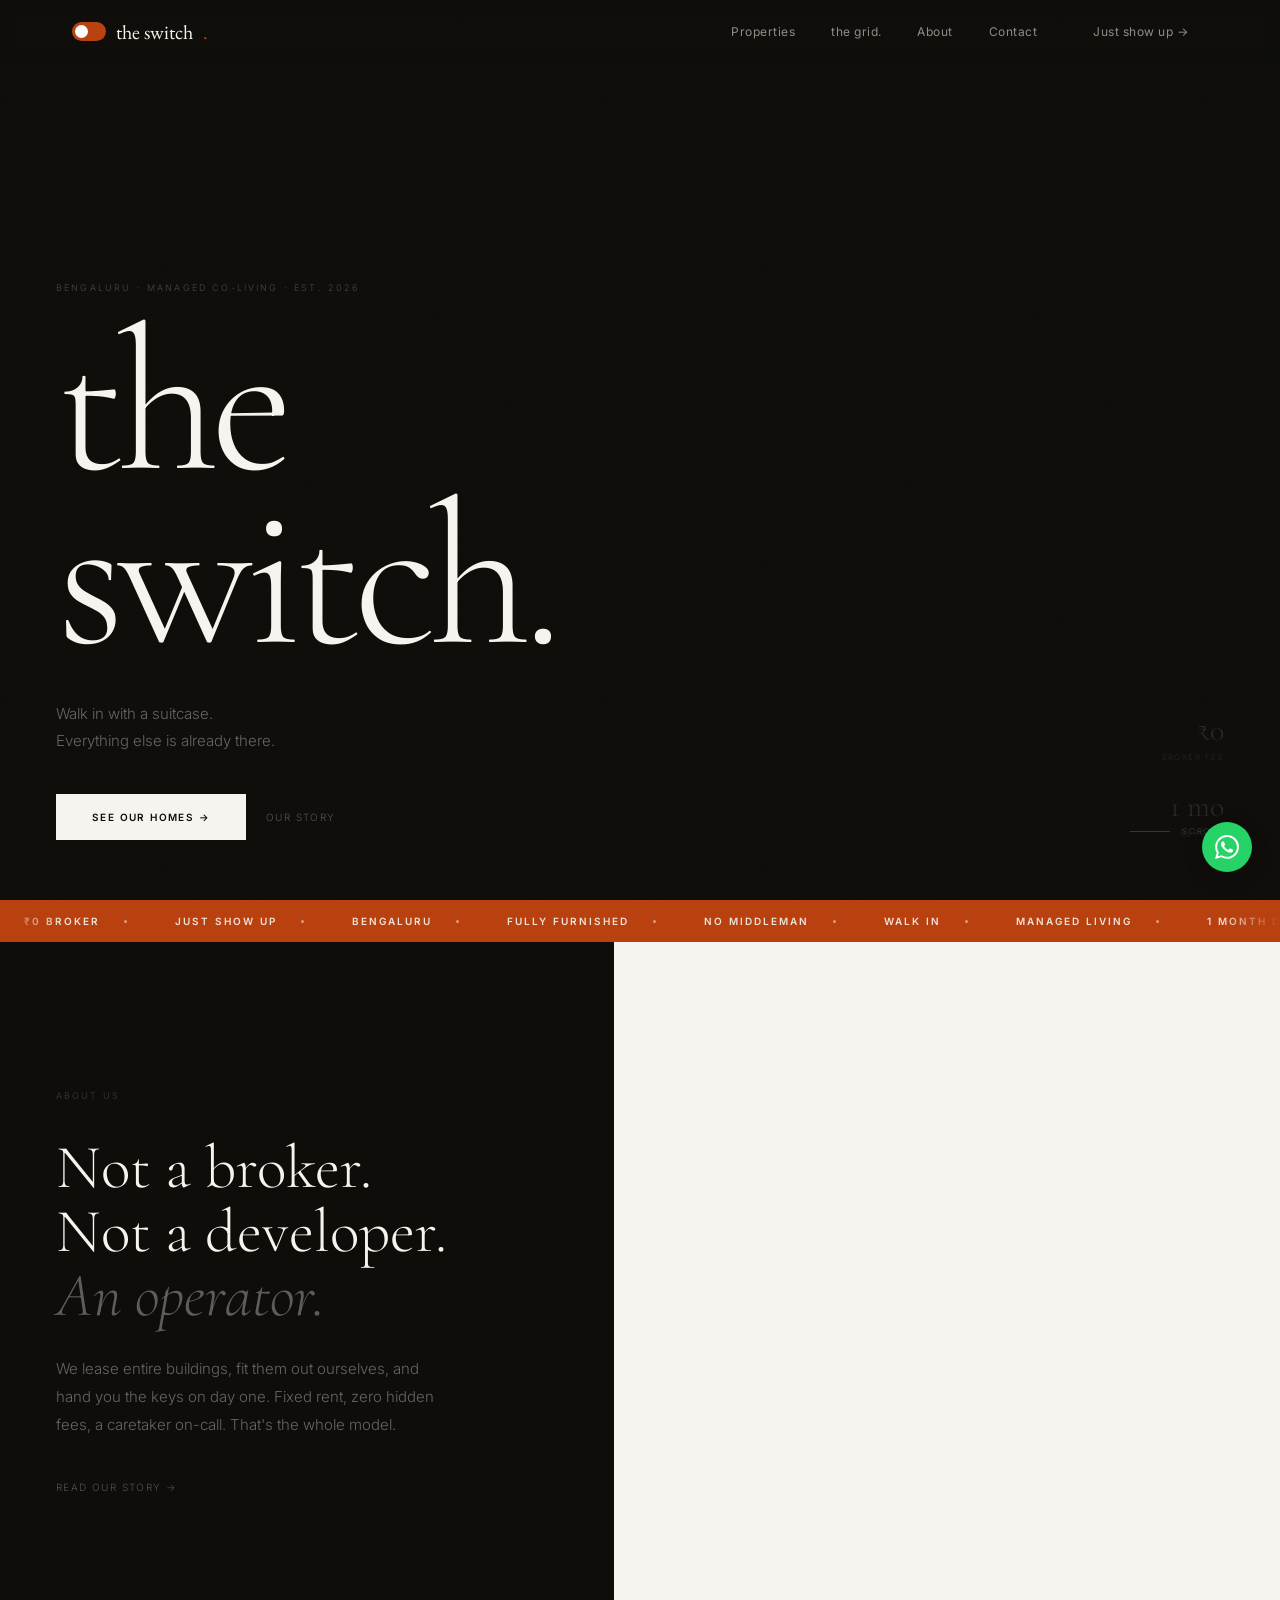
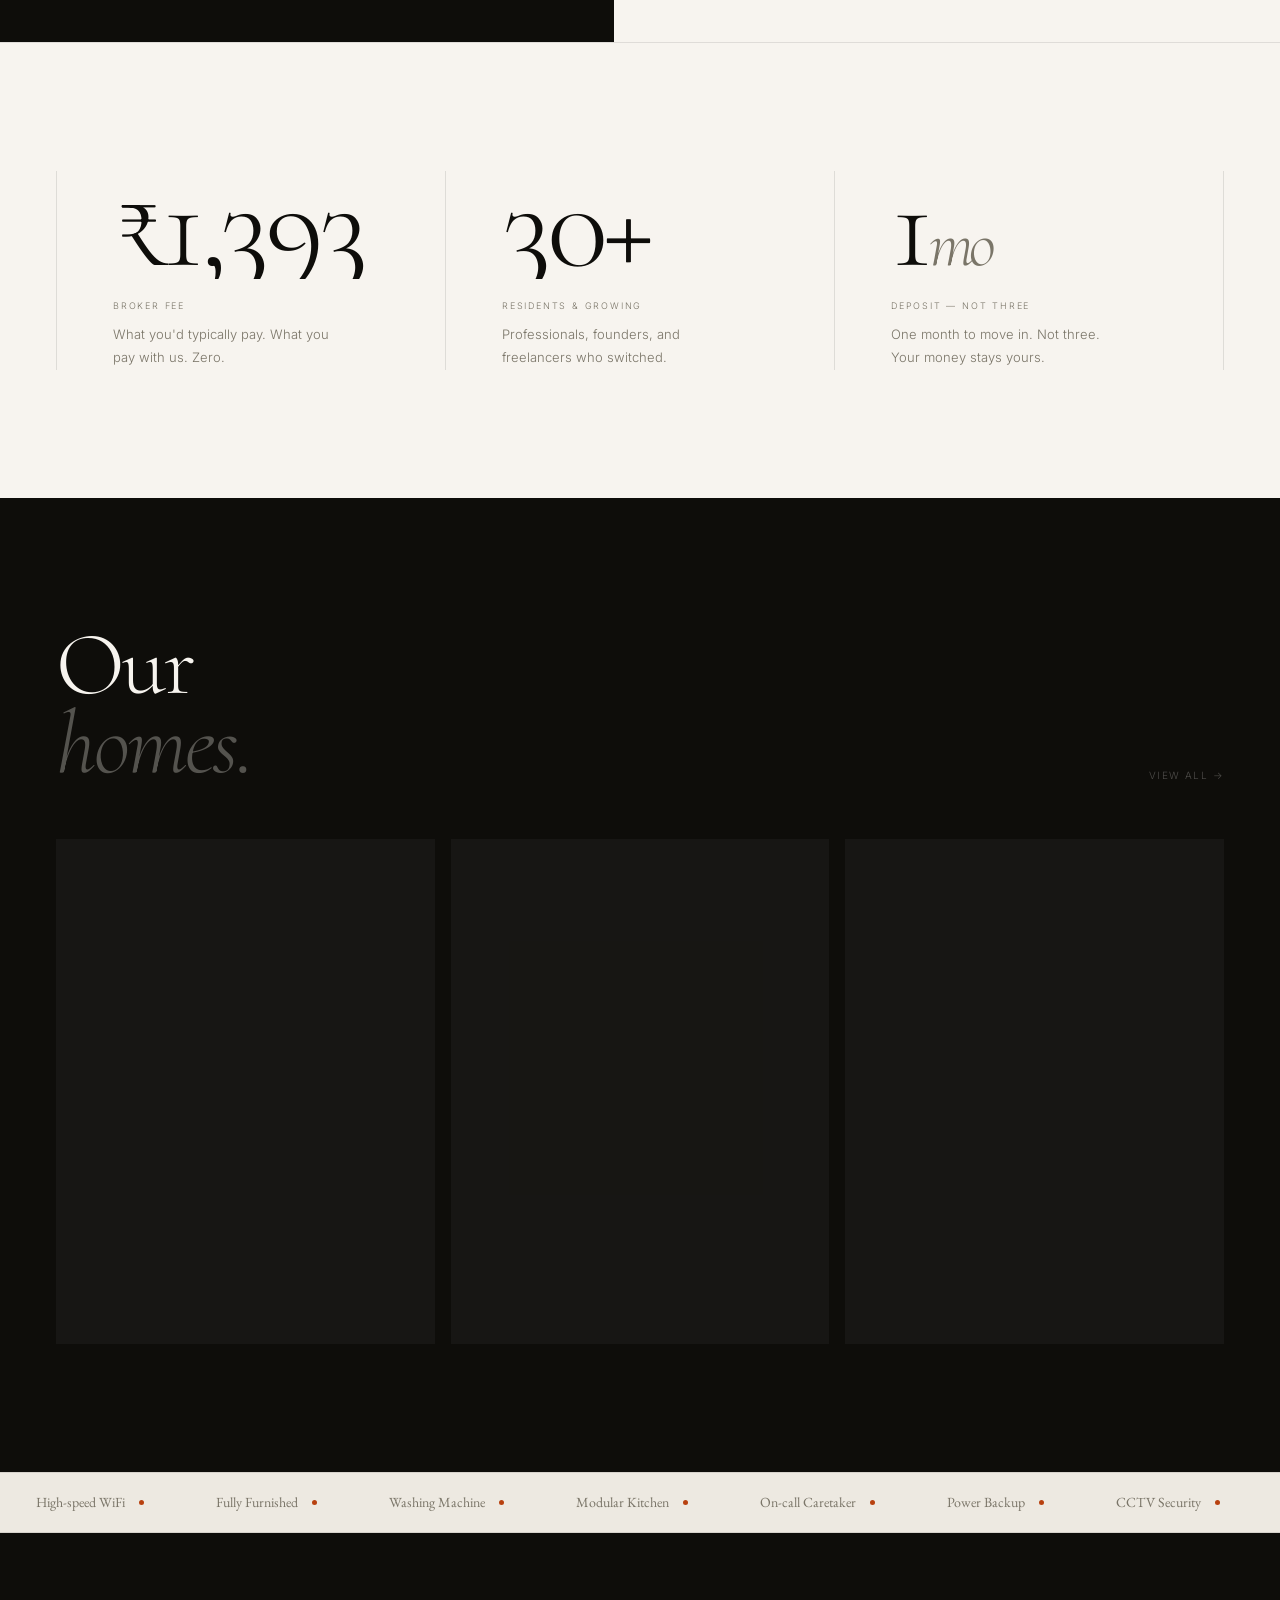
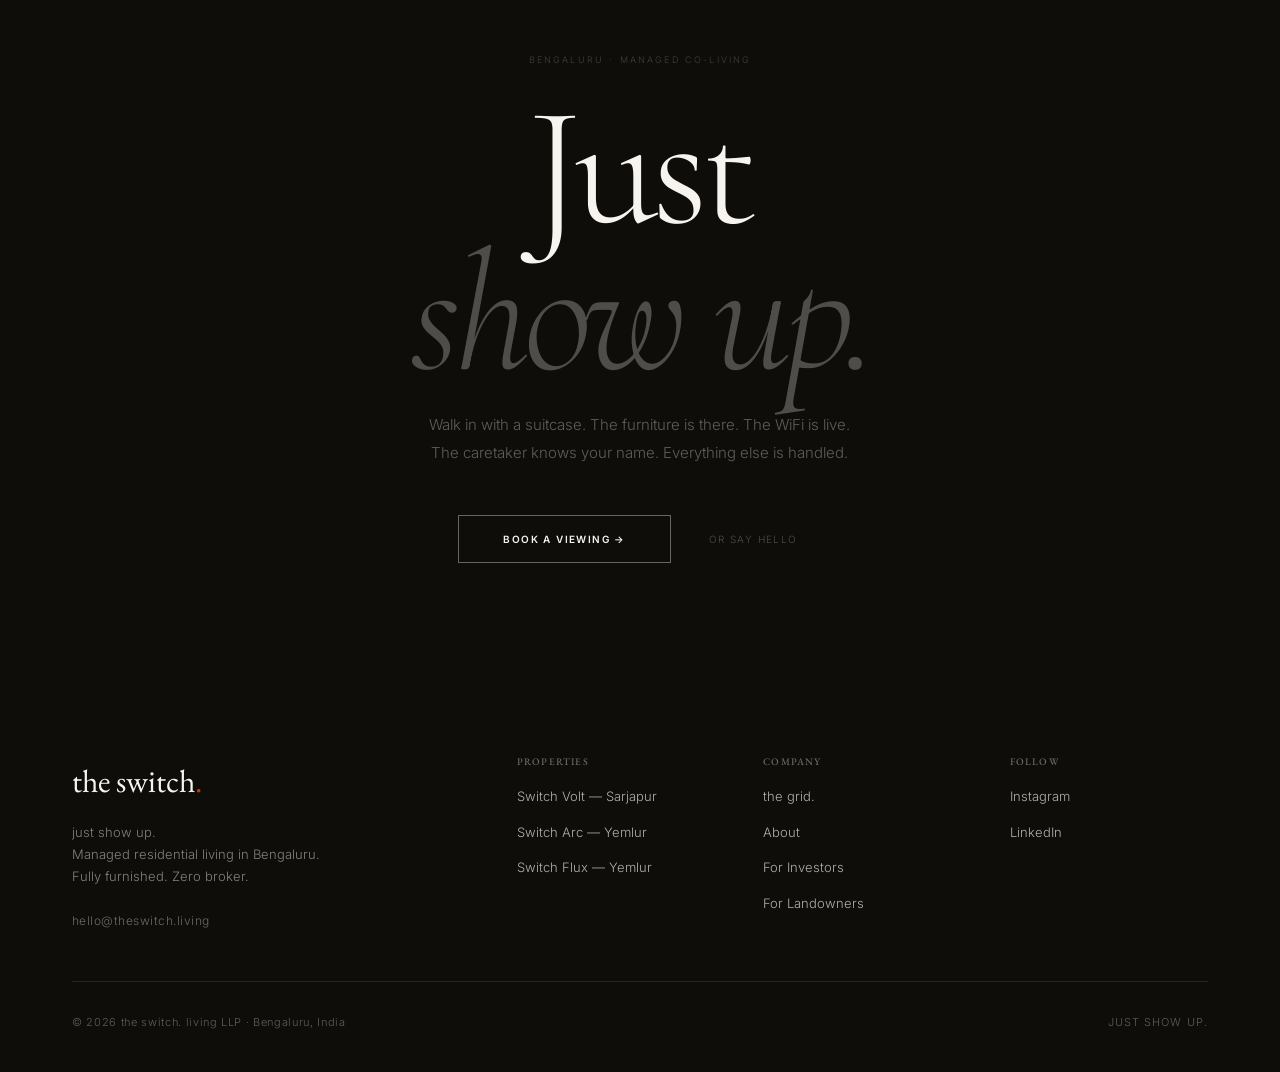
==== index.html @ 68d95902 "Fix hero video: 720p source, no parallax transform, clean inset - Drop from UHD 4K to 720p sources —" ====
<!DOCTYPE html>
<html lang="en">
<head>
  <meta charset="UTF-8">
  <meta name="viewport" content="width=device-width, initial-scale=1.0">
  <title>the switch. — just show up.</title>
  <meta name="description" content="Managed co-living in Bengaluru. Fully furnished. Zero broker. Walk in with a suitcase.">
  <link rel="stylesheet" href="/assets/css/main.css">
  <link rel="stylesheet" href="/assets/css/animations.css">
  <style>

    /* ── CURSOR ──────────────────────────────────────────── */
    * { cursor: none !important; }
    .cur-ring {
      position: fixed; z-index: 99999; pointer-events: none;
      width: 36px; height: 36px; border-radius: 50%;
      border: 1px solid rgba(247,244,239,.7);
      transform: translate(-50%,-50%);
      transition: width .28s cubic-bezier(.25,.46,.45,.94),
                  height .28s cubic-bezier(.25,.46,.45,.94),
                  opacity .2s, border-color .2s;
      mix-blend-mode: difference;
      will-change: left, top;
    }
    .cur-ring.hov { width: 64px; height: 64px; border-color: rgba(247,244,239,1); }
    .cur-ring.click { width: 22px; height: 22px; }
    .cur-dot {
      position: fixed; z-index: 99999; pointer-events: none;
      width: 5px; height: 5px; border-radius: 50%;
      background: rgba(247,244,239,.9);
      transform: translate(-50%,-50%);
      mix-blend-mode: difference;
      will-change: left, top;
    }

    /* ── GRAIN ───────────────────────────────────────────── */
    .grain-overlay {
      position: fixed; inset: 0; z-index: 9990;
      pointer-events: none;
      background-image: url("data:image/svg+xml,%3Csvg xmlns='http://www.w3.org/2000/svg' width='300' height='300'%3E%3Cfilter id='n'%3E%3CfeTurbulence type='fractalNoise' baseFrequency='0.8' numOctaves='4' stitchTiles='stitch'/%3E%3CfeColorMatrix type='saturate' values='0'/%3E%3C/filter%3E%3Crect width='300' height='300' filter='url(%23n)'/%3E%3C/svg%3E");
      opacity: .038; mix-blend-mode: overlay;
    }

    /* ── NAV OVERRIDES ───────────────────────────────────── */
    body { background: var(--paper); overflow-x: hidden; }
    .nav { background: transparent !important; box-shadow: none !important; }
    .nav.nav-scrolled { background: rgba(14,13,10,.96) !important; box-shadow: none !important; }
    .nav-logo { color: var(--paper) !important; }
    .nav-logo .nav-dot { color: var(--orange) !important; }
    .nav-links a { color: rgba(247,244,239,.55) !important; }
    .nav-links a:hover { color: var(--paper) !important; }
    .nav-cta { border-color: rgba(247,244,239,.28) !important; color: rgba(247,244,239,.55) !important; }
    .nav-cta:hover { background: var(--paper) !important; color: var(--ink) !important; }

    /* ── HERO ────────────────────────────────────────────── */
    .hero {
      position: relative; height: 100vh; min-height: 640px;
      overflow: hidden; background: var(--ink);
      display: flex; align-items: flex-end;
    }
    .hero-bg {
      position: absolute; inset: -15% 0 -15%;
      width: 100%; height: 130%;
      object-fit: cover; object-position: center 30%;
      opacity: .48;
      will-change: transform;
    }
    .hero-bg-video {
      position: absolute; inset: 0;
      width: 100%; height: 100%;
      object-fit: cover; object-position: center 40%;
      opacity: .45;
      /* no transform/will-change — video + GPU transform = compositor glitch */
    }
    .hero-vignette {
      position: absolute; inset: 0; z-index: 1;
      background:
        linear-gradient(to top, rgba(14,13,10,.98) 0%, rgba(14,13,10,.55) 35%, rgba(14,13,10,.1) 75%, transparent 100%),
        linear-gradient(to right, rgba(14,13,10,.6) 0%, transparent 55%);
    }
    .hero-body {
      position: relative; z-index: 2;
      width: 100%; max-width: 1400px; margin: 0 auto;
      padding: 0 56px 60px;
      display: grid; grid-template-columns: 1fr auto;
      align-items: flex-end; gap: 40px;
    }
    .hero-left {}
    .hero-eyebrow {
      font-size: 9px; letter-spacing: .24em; text-transform: uppercase;
      color: rgba(247,244,239,.25); margin-bottom: 20px;
      opacity: 0; animation: hFadeUp .6s ease .15s forwards;
    }
    /* Character-by-character h1 */
    .hero-h1 {
      font-family: var(--font-display); font-weight: 300;
      font-size: clamp(88px, 16vw, 210px);
      line-height: .85; letter-spacing: -.04em;
      color: var(--paper); margin-bottom: 36px;
      overflow: visible;
    }
    .hero-h1 .hero-line { display: block; overflow: hidden; }
    .hero-h1 .hero-line em {
      font-style: italic; display: inline-block;
      color: rgba(247,244,239,.72);
    }
    .char {
      display: inline-block;
      opacity: 0; transform: translateY(1.1em);
      animation: charUp .75s cubic-bezier(0.22, 1, 0.36, 1) forwards;
      animation-delay: calc(var(--ci) * 38ms);
    }
    @keyframes charUp { to { opacity: 1; transform: translateY(0); } }

    .hero-sub {
      font-size: 15px; color: rgba(247,244,239,.38);
      line-height: 1.8; max-width: 380px; margin-bottom: 40px;
      opacity: 0; animation: hFadeUp .6s ease .9s forwards;
    }
    .hero-actions {
      display: flex; align-items: center; gap: 20px;
      opacity: 0; animation: hFadeUp .6s ease 1.05s forwards;
    }
    .hero-btn {
      display: inline-flex; align-items: center; gap: 10px;
      position: relative; overflow: hidden;
      background: var(--paper); color: var(--ink);
      font-size: 10px; font-weight: 600; letter-spacing: .14em;
      text-transform: uppercase; padding: 15px 36px;
      transition: color .3s;
    }
    .hero-btn::before {
      content: ''; position: absolute; inset: 0;
      background: var(--orange); transform: translateX(-101%);
      transition: transform .35s cubic-bezier(.25,.46,.45,.94);
    }
    .hero-btn:hover::before { transform: translateX(0); }
    .hero-btn:hover { color: var(--paper); }
    .hero-btn span { position: relative; z-index: 1; }
    .hero-ghost {
      font-size: 10px; letter-spacing: .14em;
      text-transform: uppercase;
      color: rgba(247,244,239,.3);
      position: relative; transition: color .2s;
    }
    .hero-ghost::after {
      content: ''; position: absolute;
      bottom: -2px; left: 0; right: 0; height: 1px;
      background: var(--orange); transform: scaleX(0);
      transform-origin: left; transition: transform .25s ease;
    }
    .hero-ghost:hover { color: var(--paper); }
    .hero-ghost:hover::after { transform: scaleX(1); }
    /* Right side quiet stats */
    .hero-right {
      display: flex; flex-direction: column; gap: 28px;
      align-items: flex-end;
      opacity: 0; animation: hFadeUp .6s ease 1.2s forwards;
    }
    .hero-stat {}
    .hero-stat-val {
      font-family: var(--font-display); font-size: 30px; font-weight: 300;
      color: rgba(247,244,239,.12); text-align: right; line-height: 1;
    }
    .hero-stat-lbl {
      font-size: 8px; letter-spacing: .18em; text-transform: uppercase;
      color: rgba(247,244,239,.1); text-align: right; margin-top: 5px;
    }
    /* Scroll indicator bottom-right */
    .hero-scroll {
      position: absolute; bottom: 62px; right: 56px; z-index: 2;
      display: flex; align-items: center; gap: 12px;
      opacity: 0; animation: hFadeUp .5s ease 1.4s forwards;
    }
    .hero-scroll-line {
      width: 40px; height: 1px;
      background: rgba(247,244,239,.18);
      transform-origin: right;
      animation: scrollPulse 2.5s ease-in-out 1.8s infinite;
    }
    @keyframes scrollPulse {
      0%,100% { opacity: .18; } 50% { opacity: .55; }
    }
    .hero-scroll-txt {
      font-size: 8px; letter-spacing: .2em; text-transform: uppercase;
      color: rgba(247,244,239,.2);
    }
    @keyframes hFadeUp {
      from { opacity: 0; transform: translateY(14px); }
      to   { opacity: 1; transform: translateY(0); }
    }

    /* ── MARQUEE ─────────────────────────────────────────── */
    .marquee-wrap {
      background: var(--orange); overflow: hidden;
      padding: 13px 0; position: relative;
    }
    .marquee-wrap::before,
    .marquee-wrap::after {
      content: ''; position: absolute; top: 0; bottom: 0;
      width: 60px; z-index: 2; pointer-events: none;
    }
    .marquee-wrap::before { left: 0; background: linear-gradient(to right, var(--orange), transparent); }
    .marquee-wrap::after  { right: 0; background: linear-gradient(to left, var(--orange), transparent); }
    .marquee-track {
      display: flex; white-space: nowrap;
      animation: marqueeFwd 20s linear infinite;
    }
    .marquee-track:hover { animation-play-state: paused; }
    @keyframes marqueeFwd { to { transform: translateX(-50%); } }
    .m-item {
      display: inline-flex; align-items: center; gap: 24px;
      padding: 0 24px;
      font-size: 10px; font-weight: 600; letter-spacing: .2em;
      text-transform: uppercase; color: rgba(247,244,239,.9);
      flex-shrink: 0;
    }
    .m-dot {
      width: 3px; height: 3px; border-radius: 50%;
      background: rgba(247,244,239,.5); flex-shrink: 0;
    }

    /* ── SPLIT ───────────────────────────────────────────── */
    .split {
      display: grid; grid-template-columns: 48% 52%;
      min-height: 700px;
    }
    .split-copy {
      background: var(--ink); padding: 100px 72px 100px 56px;
      display: flex; flex-direction: column; justify-content: center;
    }
    .split-tag {
      font-size: 9px; letter-spacing: .22em; text-transform: uppercase;
      color: rgba(247,244,239,.2); margin-bottom: 32px;
    }
    .split-h {
      font-family: var(--font-display); font-weight: 300;
      font-size: clamp(40px, 4.8vw, 66px);
      line-height: 1.04; color: var(--paper); margin-bottom: 28px;
    }
    .split-h em { font-style: italic; color: rgba(247,244,239,.35); }
    .split-body {
      font-size: 15px; color: rgba(247,244,239,.38);
      line-height: 1.85; max-width: 400px; margin-bottom: 40px;
    }
    .split-link {
      display: inline-flex; align-items: center; gap: 10px;
      font-size: 10px; letter-spacing: .14em; text-transform: uppercase;
      color: rgba(247,244,239,.3); position: relative; transition: color .2s;
    }
    .split-link::after {
      content: ''; position: absolute;
      bottom: -3px; left: 0; right: 0; height: 1px;
      background: var(--orange); transform: scaleX(0);
      transform-origin: left; transition: transform .25s ease;
    }
    .split-link:hover { color: var(--paper); }
    .split-link:hover::after { transform: scaleX(1); }
    .split-photo {
      position: relative; overflow: hidden;
    }
    .split-photo img {
      width: 100%; height: 118%; /* extra for parallax */
      object-fit: cover; object-position: center;
      position: absolute; top: -9%;
      will-change: transform;
    }

    /* ── NUMBERS ─────────────────────────────────────────── */
    .numbers-section {
      background: var(--paper); padding: 128px 56px;
      border-top: 1px solid var(--rule);
    }
    .numbers-inner {
      max-width: 1400px; margin: 0 auto;
      display: grid; grid-template-columns: repeat(3,1fr);
      border-left: 1px solid var(--rule);
    }
    .num-item {
      padding: 0 64px 0 56px;
      border-right: 1px solid var(--rule);
    }
    .num-val {
      font-family: var(--font-display); font-weight: 300;
      font-size: clamp(72px, 10vw, 140px);
      line-height: .84; letter-spacing: -.04em;
      color: var(--ink); margin-bottom: 20px;
      overflow: hidden;
    }
    .num-val .count-num { display: inline-block; }
    .num-val em { font-style: italic; color: var(--muted); font-size: .52em; }
    .num-label {
      font-size: 9px; letter-spacing: .2em; text-transform: uppercase;
      color: var(--muted); margin-bottom: 10px;
    }
    .num-desc {
      font-size: 13px; color: var(--muted); line-height: 1.8;
      max-width: 240px;
    }

    /* ── PROPERTIES ──────────────────────────────────────── */
    .homes-section {
      background: var(--ink); padding: 128px 56px;
    }
    .homes-inner { max-width: 1400px; margin: 0 auto; }
    .homes-header {
      display: flex; justify-content: space-between;
      align-items: flex-end; margin-bottom: 56px;
    }
    .homes-h {
      font-family: var(--font-display); font-weight: 300;
      font-size: clamp(44px, 7vw, 90px);
      line-height: .88; color: var(--paper); letter-spacing: -.03em;
    }
    .homes-h em { font-style: italic; color: rgba(247,244,239,.3); }
    .homes-all {
      font-size: 10px; letter-spacing: .14em; text-transform: uppercase;
      color: rgba(247,244,239,.28); position: relative; transition: color .2s;
    }
    .homes-all::after {
      content: ''; position: absolute;
      bottom: -2px; left: 0; right: 0; height: 1px;
      background: var(--orange); transform: scaleX(0);
      transform-origin: left; transition: transform .25s ease;
    }
    .homes-all:hover { color: var(--paper); }
    .homes-all:hover::after { transform: scaleX(1); }
    .homes-grid {
      display: grid; grid-template-columns: repeat(3,1fr);
      gap: 16px;
    }

    /* 3D card */
    .h-card {
      position: relative; overflow: hidden;
      aspect-ratio: 3/4;
      background: #111;
      transform-style: preserve-3d;
      will-change: transform;
    }
    .h-card-img {
      width: 100%; height: 100%; object-fit: cover;
      display: block;
      transition: transform .9s cubic-bezier(.25,.46,.45,.94);
      will-change: transform;
    }
    .h-card:hover .h-card-img { transform: scale(1.07); }
    .h-card-shine {
      position: absolute; inset: 0; z-index: 2;
      opacity: 0; pointer-events: none;
      transition: opacity .2s;
    }
    .h-card-badge {
      position: absolute; top: 18px; left: 18px; z-index: 3;
      font-size: 8px; letter-spacing: .14em; text-transform: uppercase;
      padding: 5px 11px; color: var(--paper);
    }
    .h-card-badge.filling { background: var(--orange); }
    .h-card-badge.available { border: 1px solid rgba(247,244,239,.3); }
    .h-card-badge.soon { background: rgba(14,13,10,.65); border: 1px solid rgba(247,244,239,.15); }
    .h-card-info {
      position: absolute; bottom: 0; left: 0; right: 0; z-index: 3;
      padding: 90px 24px 24px;
      background: linear-gradient(transparent, rgba(14,13,10,.93));
    }
    .h-card-loc {
      font-size: 9px; letter-spacing: .14em; text-transform: uppercase;
      color: rgba(247,244,239,.38); margin-bottom: 7px;
    }
    .h-card-name {
      font-family: var(--font-display); font-weight: 300;
      font-size: clamp(24px, 2.4vw, 34px);
      color: var(--paper); line-height: 1; margin-bottom: 8px;
    }
    .h-card-rent { font-size: 12px; color: rgba(247,244,239,.38); }
    .h-card-hover {
      position: absolute; inset: 0; z-index: 5;
      display: flex; align-items: center; justify-content: center;
      background: rgba(14,13,10,.28);
      opacity: 0; transition: opacity .32s;
    }
    .h-card:hover .h-card-hover { opacity: 1; }
    .h-card-btn {
      font-size: 10px; letter-spacing: .14em; text-transform: uppercase;
      color: var(--paper); border: 1px solid rgba(247,244,239,.5);
      padding: 13px 30px; background: transparent;
      transition: background .2s, border-color .2s, color .2s;
    }
    .h-card-btn:hover { background: var(--paper); color: var(--ink); border-color: var(--paper); }

    /* ── FEATURES STRIP ──────────────────────────────────── */
    .features-strip {
      background: var(--paper-2); overflow: hidden;
      border-top: 1px solid var(--rule); border-bottom: 1px solid var(--rule);
    }
    .features-track {
      display: flex; white-space: nowrap;
      animation: marqueeFwd 32s linear infinite;
      padding: 18px 0;
    }
    .features-track:hover { animation-play-state: paused; }
    .feat-item {
      display: inline-flex; align-items: center; gap: 14px;
      padding: 0 36px; flex-shrink: 0;
      font-family: var(--font-serif); font-size: 14px;
      color: var(--muted);
    }
    .feat-dot { width: 5px; height: 5px; border-radius: 50%; background: var(--orange); flex-shrink: 0; }

    /* ── CTA ─────────────────────────────────────────────── */
    .cta-final {
      position: relative; min-height: 640px;
      display: flex; align-items: center; justify-content: center;
      text-align: center; overflow: hidden; background: var(--ink);
    }
    .cta-bg-img {
      position: absolute; inset: 0;
      width: 100%; height: 100%; object-fit: cover;
      opacity: .24;
    }
    .cta-overlay {
      position: absolute; inset: 0;
      background: linear-gradient(to top, rgba(14,13,10,.9) 0%, rgba(14,13,10,.4) 100%);
    }
    .cta-inner {
      position: relative; z-index: 2;
      padding: 120px 40px; max-width: 940px;
    }
    .cta-tag {
      font-size: 9px; letter-spacing: .24em; text-transform: uppercase;
      color: rgba(247,244,239,.22); margin-bottom: 28px;
    }
    .cta-h {
      font-family: var(--font-display); font-weight: 300;
      font-size: clamp(80px, 14vw, 170px);
      line-height: .86; letter-spacing: -.04em;
      color: var(--paper); margin-bottom: 24px;
    }
    .cta-h em { font-style: italic; color: rgba(247,244,239,.28); }
    .cta-sub {
      font-size: 15px; color: rgba(247,244,239,.35);
      line-height: 1.85; margin-bottom: 48px;
    }
    .cta-actions { display: flex; justify-content: center; gap: 14px; flex-wrap: wrap; }
    .cta-btn-main {
      display: inline-flex; align-items: center; gap: 10px;
      position: relative; overflow: hidden;
      background: transparent; color: var(--paper);
      border: 1px solid rgba(247,244,239,.38);
      font-size: 10px; font-weight: 600; letter-spacing: .14em;
      text-transform: uppercase; padding: 15px 44px;
      transition: color .3s, border-color .3s;
    }
    .cta-btn-main::before {
      content: ''; position: absolute; inset: 0;
      background: var(--paper); transform: translateX(-101%);
      transition: transform .35s cubic-bezier(.25,.46,.45,.94);
    }
    .cta-btn-main:hover { color: var(--ink); border-color: var(--paper); }
    .cta-btn-main:hover::before { transform: translateX(0); }
    .cta-btn-main span { position: relative; z-index: 1; }
    .cta-btn-sec {
      display: inline-flex; align-items: center;
      font-size: 10px; letter-spacing: .14em; text-transform: uppercase;
      color: rgba(247,244,239,.28); padding: 15px 24px;
      transition: color .2s;
    }
    .cta-btn-sec:hover { color: var(--paper); }

    /* ── RESPONSIVE ──────────────────────────────────────── */
    @media (max-width: 960px) {
      .hero-body { padding: 0 32px 52px; }
      .hero-h1 { font-size: clamp(72px, 13vw, 120px); }
      .hero-right { display: none; }
      .hero-scroll { right: 32px; }
      .split { grid-template-columns: 1fr; }
      .split-photo { height: 55vw; min-height: 360px; }
      .split-photo img { width: 100%; height: 130%; position: absolute; top: -15%; }
      .split-copy { padding: 72px 32px; }
      .numbers-section, .homes-section { padding-left: 32px; padding-right: 32px; }
      .numbers-inner { grid-template-columns: 1fr; border-left: none; }
      .num-item { border-right: none; border-top: 1px solid var(--rule); padding: 52px 0; }
      .homes-grid { grid-template-columns: 1fr 1fr; gap: 12px; }
    }
    @media (max-width: 600px) {
      .hero-body { padding: 0 20px 44px; }
      .hero-h1 { font-size: clamp(68px, 18vw, 96px); }
      .hero-eyebrow { display: none; }
      .numbers-section, .homes-section { padding-left: 20px; padding-right: 20px; }
      .homes-grid { grid-template-columns: 1fr; }
      .h-card { aspect-ratio: 3/4; }
      .cta-inner { padding: 80px 24px; }
    }
  </style>
</head>
<body>

<!-- Custom cursor -->
<div class="cur-ring" id="curRing"></div>
<div class="cur-dot"  id="curDot"></div>
<!-- Grain texture -->
<div class="grain-overlay" aria-hidden="true"></div>

<div id="nav-mount"></div>

<!-- ── HERO ─────────────────────────────────────────────── -->
<section class="hero" id="hero">
  <video class="hero-bg-video"
    autoplay muted loop playsinline preload="auto"
    poster="https://images.unsplash.com/photo-1618219944342-824e40a13285?w=1800&q=88&fit=crop">
    <!-- 720p only — light enough to stream smoothly as background -->
    <source src="https://videos.pexels.com/video-files/2829177/2829177-hd_1280_720_30fps.mp4" type="video/mp4">
    <source src="https://videos.pexels.com/video-files/3571264/3571264-hd_1280_720_30fps.mp4" type="video/mp4">
    <img src="https://images.unsplash.com/photo-1618219944342-824e40a13285?w=1800&q=88&fit=crop" alt="">
  </video>
  <div class="hero-vignette"></div>
  <div class="hero-body">
    <div class="hero-left">
      <p class="hero-eyebrow">Bengaluru · Managed Co-living · Est. 2026</p>
      <h1 class="hero-h1" id="heroH1" aria-label="the switch.">
        <span class="hero-line" id="heroLine1"></span>
        <span class="hero-line" id="heroLine2"></span>
      </h1>
      <p class="hero-sub">Walk in with a suitcase.<br>Everything else is already there.</p>
      <div class="hero-actions">
        <a href="/properties.html" class="hero-btn"><span>See our homes →</span></a>
        <a href="/about.html" class="hero-ghost">Our story</a>
      </div>
    </div>
    <div class="hero-right">
      <div class="hero-stat">
        <div class="hero-stat-val">₹0</div>
        <div class="hero-stat-lbl">Broker fee</div>
      </div>
      <div class="hero-stat">
        <div class="hero-stat-val">1 mo</div>
        <div class="hero-stat-lbl">Deposit</div>
      </div>
    </div>
  </div>
  <div class="hero-scroll">
    <div class="hero-scroll-line"></div>
    <span class="hero-scroll-txt">scroll</span>
  </div>
</section>

<!-- ── MARQUEE ────────────────────────────────────────────── -->
<div class="marquee-wrap" aria-hidden="true">
  <div class="marquee-track" id="marqueeTrack">
    <!-- Duplicated for seamless loop -->
    <span class="m-item">₹0 Broker<span class="m-dot"></span></span>
    <span class="m-item">Just show up<span class="m-dot"></span></span>
    <span class="m-item">Bengaluru<span class="m-dot"></span></span>
    <span class="m-item">Fully Furnished<span class="m-dot"></span></span>
    <span class="m-item">No Middleman<span class="m-dot"></span></span>
    <span class="m-item">Walk In<span class="m-dot"></span></span>
    <span class="m-item">Managed Living<span class="m-dot"></span></span>
    <span class="m-item">1 Month Deposit<span class="m-dot"></span></span>
    <span class="m-item">Day One Ready<span class="m-dot"></span></span>
    <span class="m-item">₹0 Broker<span class="m-dot"></span></span>
    <span class="m-item">Just show up<span class="m-dot"></span></span>
    <span class="m-item">Bengaluru<span class="m-dot"></span></span>
    <span class="m-item">Fully Furnished<span class="m-dot"></span></span>
    <span class="m-item">No Middleman<span class="m-dot"></span></span>
    <span class="m-item">Walk In<span class="m-dot"></span></span>
    <span class="m-item">Managed Living<span class="m-dot"></span></span>
    <span class="m-item">1 Month Deposit<span class="m-dot"></span></span>
    <span class="m-item">Day One Ready<span class="m-dot"></span></span>
  </div>
</div>

<!-- ── SPLIT ──────────────────────────────────────────────── -->
<section class="split">
  <div class="split-copy">
    <p class="split-tag anim-left">About us</p>
    <h2 class="split-h anim">
      Not a broker.<br>
      Not a developer.<br>
      <em>An operator.</em>
    </h2>
    <p class="split-body anim">
      We lease entire buildings, fit them out ourselves, and hand you the keys on day one.
      Fixed rent, zero hidden fees, a caretaker on-call. That's the whole model.
    </p>
    <a href="/about.html" class="split-link anim">Read our story →</a>
  </div>
  <div class="split-photo">
    <img id="splitImg"
      src="https://images.unsplash.com/photo-1600210492486-724fe5c67fb0?w=1200&q=88&fit=crop&crop=center"
      alt="Switch interior — warm living space" loading="lazy">
  </div>
</section>

<!-- ── NUMBERS ────────────────────────────────────────────── -->
<section class="numbers-section">
  <div class="numbers-inner">
    <div class="num-item">
      <div class="num-val"><span class="count-num" data-from="50000" data-to="0" data-prefix="₹" data-format="indian">₹0</span></div>
      <div class="num-label">Broker fee</div>
      <p class="num-desc">What you'd typically pay. What you pay with us. Zero.</p>
    </div>
    <div class="num-item">
      <div class="num-val"><span class="count-num" data-from="0" data-to="30" data-suffix="+">0+</span></div>
      <div class="num-label">Residents & growing</div>
      <p class="num-desc">Professionals, founders, and freelancers who switched.</p>
    </div>
    <div class="num-item">
      <div class="num-val"><span class="count-num" data-from="3" data-to="1">1</span><em>mo</em></div>
      <div class="num-label">Deposit — not three</div>
      <p class="num-desc">One month to move in. Not three. Your money stays yours.</p>
    </div>
  </div>
</section>

<!-- ── PROPERTIES ─────────────────────────────────────────── -->
<section class="homes-section">
  <div class="homes-inner">
    <div class="homes-header">
      <h2 class="homes-h anim">Our<br><em>homes.</em></h2>
      <a href="/properties.html" class="homes-all anim">View all →</a>
    </div>
    <div class="homes-grid" id="homesGrid">
      <!-- Skeleton placeholders while loading -->
      <div style="aspect-ratio:3/4;background:rgba(247,244,239,.04);"></div>
      <div style="aspect-ratio:3/4;background:rgba(247,244,239,.04);"></div>
      <div style="aspect-ratio:3/4;background:rgba(247,244,239,.04);"></div>
    </div>
  </div>
</section>

<!-- ── FEATURES STRIP ─────────────────────────────────────── -->
<div class="features-strip" aria-hidden="true">
  <div class="features-track">
    <span class="feat-item">High-speed WiFi<span class="feat-dot"></span></span>
    <span class="feat-item">Fully Furnished<span class="feat-dot"></span></span>
    <span class="feat-item">Washing Machine<span class="feat-dot"></span></span>
    <span class="feat-item">Modular Kitchen<span class="feat-dot"></span></span>
    <span class="feat-item">On-call Caretaker<span class="feat-dot"></span></span>
    <span class="feat-item">Power Backup<span class="feat-dot"></span></span>
    <span class="feat-item">CCTV Security<span class="feat-dot"></span></span>
    <span class="feat-item">Housekeeping<span class="feat-dot"></span></span>
    <span class="feat-item">Water 24/7<span class="feat-dot"></span></span>
    <span class="feat-item">Zero Broker<span class="feat-dot"></span></span>
    <span class="feat-item">Community Events<span class="feat-dot"></span></span>
    <span class="feat-item">High-speed WiFi<span class="feat-dot"></span></span>
    <span class="feat-item">Fully Furnished<span class="feat-dot"></span></span>
    <span class="feat-item">Washing Machine<span class="feat-dot"></span></span>
    <span class="feat-item">Modular Kitchen<span class="feat-dot"></span></span>
    <span class="feat-item">On-call Caretaker<span class="feat-dot"></span></span>
    <span class="feat-item">Power Backup<span class="feat-dot"></span></span>
    <span class="feat-item">CCTV Security<span class="feat-dot"></span></span>
    <span class="feat-item">Housekeeping<span class="feat-dot"></span></span>
    <span class="feat-item">Water 24/7<span class="feat-dot"></span></span>
    <span class="feat-item">Zero Broker<span class="feat-dot"></span></span>
    <span class="feat-item">Community Events<span class="feat-dot"></span></span>
  </div>
</div>

<!-- ── CTA ────────────────────────────────────────────────── -->
<section class="cta-final">
  <img class="cta-bg-img"
    src="https://images.unsplash.com/photo-1560448204-603b3fc33ddc?w=1800&q=85&fit=crop&crop=center"
    alt="" loading="lazy">
  <div class="cta-overlay"></div>
  <div class="cta-inner">
    <p class="cta-tag anim-fade">Bengaluru · Managed co-living</p>
    <h2 class="cta-h anim">Just<br><em>show up.</em></h2>
    <p class="cta-sub anim">Walk in with a suitcase. The furniture is there. The WiFi is live.<br>The caretaker knows your name. Everything else is handled.</p>
    <div class="cta-actions anim">
      <a href="/properties.html" class="cta-btn-main"><span>Book a viewing →</span></a>
      <a href="/contact.html" class="cta-btn-sec">Or say hello</a>
    </div>
  </div>
</section>

<div id="footer-mount"></div>

<script src="https://cdn.jsdelivr.net/npm/@supabase/supabase-js@2/dist/umd/supabase.min.js"></script>
<script src="/assets/js/supabase.js"></script>
<script src="/assets/js/animations.js"></script>
<script>
(function () {
  'use strict';

  /* ── Nav / Footer ─────────────────────────────────────── */
  document.getElementById('nav-mount').innerHTML    = navComponent();
  document.getElementById('footer-mount').innerHTML = footerComponent();

  /* ── Custom cursor ────────────────────────────────────── */
  const ring = document.getElementById('curRing');
  const dot  = document.getElementById('curDot');
  let mx = -200, my = -200, rx = -200, ry = -200;

  document.addEventListener('mousemove', e => { mx = e.clientX; my = e.clientY; });
  document.addEventListener('mousedown', () => ring.classList.add('click'));
  document.addEventListener('mouseup',   () => ring.classList.remove('click'));

  function tickCursor() {
    rx += (mx - rx) * .115;
    ry += (my - ry) * .115;
    ring.style.left = rx + 'px';
    ring.style.top  = ry + 'px';
    dot.style.left  = mx + 'px';
    dot.style.top   = my + 'px';
    requestAnimationFrame(tickCursor);
  }
  tickCursor();

  document.querySelectorAll('a, button, .h-card').forEach(el => {
    el.addEventListener('mouseenter', () => ring.classList.add('hov'));
    el.addEventListener('mouseleave', () => ring.classList.remove('hov'));
  });

  /* ── Hero character reveal ────────────────────────────── */
  function buildLine(el, text, startIndex) {
    el.innerHTML = '';
    let i = startIndex;
    [...text].forEach(c => {
      if (c === ' ') {
        const sp = document.createElement('span');
        sp.style.display = 'inline-block';
        sp.style.width = '.28em';
        el.appendChild(sp);
        i++;
      } else {
        const s = document.createElement('span');
        s.className = 'char';
        s.style.setProperty('--ci', i);
        s.textContent = c;
        el.appendChild(s);
        i++;
      }
    });
    return i;
  }
  const n = buildLine(document.getElementById('heroLine1'), 'the', 0);
  buildLine(document.getElementById('heroLine2'), 'switch.', n + 1);

  /* ── Parallax (split image only — no transform on video) ── */
  const splitImgEl = document.getElementById('splitImg');

  function onScroll() {
    if (splitImgEl) {
      const wrap = splitImgEl.closest('.split-photo');
      if (wrap) {
        const rect = wrap.getBoundingClientRect();
        const mid = rect.top + rect.height / 2;
        const offset = (window.innerHeight / 2 - mid) * 0.12;
        splitImgEl.style.transform = `translateY(${-9 + offset}%)`;
      }
    }
  }
  window.addEventListener('scroll', onScroll, { passive: true });
  onScroll();

  /* ── Counter animation ────────────────────────────────── */
  function animCount(el) {
    const from   = parseInt(el.dataset.from) || 0;
    const to     = parseInt(el.dataset.to)   || 0;
    const prefix = el.dataset.prefix || '';
    const suffix = el.dataset.suffix || '';
    const fmt    = el.dataset.format === 'indian';
    const dur    = Math.abs(to - from) > 100 ? 1600 : 1000;
    const start  = performance.now();

    function fmt_num(n) {
      if (!fmt) return n;
      // Indian number format: last 3 + groups of 2
      if (n === 0) return '0';
      const s = n.toString();
      if (s.length <= 3) return s;
      const last3 = s.slice(-3);
      const rest  = s.slice(0, -3);
      return rest.replace(/\B(?=(\d{2})+(?!\d))/g, ',') + ',' + last3;
    }

    function tick(now) {
      const p = Math.min((now - start) / dur, 1);
      const ease = 1 - Math.pow(1 - p, 4); // ease out quart
      const current = Math.round(from + (to - from) * ease);
      el.textContent = prefix + fmt_num(current) + suffix;
      if (p < 1) requestAnimationFrame(tick);
    }
    requestAnimationFrame(tick);
  }

  const countObs = new IntersectionObserver(entries => {
    entries.forEach(e => {
      if (!e.isIntersecting) return;
      animCount(e.target);
      countObs.unobserve(e.target);
    });
  }, { threshold: 0.6 });

  document.querySelectorAll('.count-num').forEach(el => countObs.observe(el));

  /* ── 3D card tilt ─────────────────────────────────────── */
  function initTilt3D() {
    if (!matchMedia('(hover: hover)').matches) return;
    document.querySelectorAll('.h-card').forEach(card => {
      const shine = card.querySelector('.h-card-shine');
      card.addEventListener('mousemove', e => {
        const r  = card.getBoundingClientRect();
        const px = (e.clientX - r.left) / r.width;
        const py = (e.clientY - r.top)  / r.height;
        const rx = (py - .5) * -18;
        const ry = (px - .5) *  18;
        card.style.transform = `perspective(900px) rotateX(${rx}deg) rotateY(${ry}deg) scale3d(1.025,1.025,1.025)`;
        card.style.transition = 'transform .1s ease';
        if (shine) {
          shine.style.background = `radial-gradient(circle at ${px*100}% ${py*100}%, rgba(255,255,255,.18) 0%, transparent 56%)`;
          shine.style.opacity = '1';
        }
      });
      card.addEventListener('mouseleave', () => {
        card.style.transform = '';
        card.style.transition = 'transform .7s cubic-bezier(.25,.46,.45,.94)';
        if (shine) shine.style.opacity = '0';
      });
    });
  }

  /* ── Load properties ──────────────────────────────────── */
  function cardBadge(status) {
    if (status === 'filling-fast')
      return `<span class="h-card-badge filling">Filling fast</span>`;
    if (status === 'coming-soon')
      return `<span class="h-card-badge soon">Coming soon</span>`;
    return `<span class="h-card-badge available">Available</span>`;
  }

  async function loadHomes() {
    try {
      const props = await getProperties();
      const grid  = document.getElementById('homesGrid');
      if (!grid || !props.length) return;

      grid.innerHTML = props.slice(0, 3).map(p => {
        const img  = getHeroImage(p.images);
        const slug = `/property/${p.slug}.html`;
        return `<a href="${slug}" class="h-card">
          <img class="h-card-img" src="${img}" alt="${p.name}" loading="lazy">
          <div class="h-card-shine"></div>
          ${cardBadge(p.status)}
          <div class="h-card-info">
            <div class="h-card-loc">${p.location}, ${p.area}</div>
            <div class="h-card-name">${p.name}</div>
            <div class="h-card-rent">${formatRentFrom(p)}</div>
          </div>
          <div class="h-card-hover">
            <span class="h-card-btn">${p.status === 'coming-soon' ? 'Join waitlist' : 'View home'} →</span>
          </div>
        </a>`;
      }).join('');

      initTilt3D();

      // Re-observe new cards for cursor hover
      document.querySelectorAll('.h-card').forEach(el => {
        el.addEventListener('mouseenter', () => ring.classList.add('hov'));
        el.addEventListener('mouseleave', () => ring.classList.remove('hov'));
      });

      // Re-run reveal animations on new elements
      setTimeout(() => {
        if (typeof initFadeUp === 'function') initFadeUp();
      }, 80);

    } catch(err) {
      console.warn('Properties load failed:', err);
    }
  }

  loadHomes();
  initFadeUp();
  initNav();
})();
</script>
</body>
</html>
---- assets/css/main.css ----
/* ============================================================
   the switch. — main.css  v2  Editorial Magazine
   ============================================================ */
@import url('https://fonts.googleapis.com/css2?family=EB+Garamond:ital,wght@0,400;0,500;0,600;1,400;1,500;1,600&family=Inter:wght@300;400;500&family=Cormorant+Garamond:ital,wght@0,300;1,300;1,400&display=swap');

:root {
  --ink:      #0E0D0A;
  --ink-2:    #2A2820;
  --ink-3:    #3D3B35;
  --rule:     rgba(14,13,10,0.10);
  --rule-2:   rgba(14,13,10,0.18);
  --paper:    #F7F4EF;
  --paper-2:  #EDE9E1;
  --paper-3:  #E4DFD4;
  --orange:   #B8410F;
  --orange-2: #D04E14;
  --gold:     #8B6914;
  --muted:    #7A7568;
  --font-serif: 'EB Garamond', Georgia, serif;
  --font-display: 'Cormorant Garamond', Georgia, serif;
  --font-sans:  'Inter', system-ui, sans-serif;
  --max:      1200px;
  --nav-h:    64px;
}

*,*::before,*::after{box-sizing:border-box;margin:0;padding:0}
html{scroll-behavior:smooth;-webkit-font-smoothing:antialiased}
body{background:var(--paper);color:var(--ink);font-family:var(--font-sans);font-weight:300;font-size:16px;line-height:1.6;overflow-x:hidden}
img{display:block;max-width:100%}
a{color:inherit;text-decoration:none}
button{cursor:pointer;border:none;background:none;font-family:inherit}
input,textarea,select{font-family:inherit;font-size:inherit;background:var(--paper);border:1px solid var(--rule-2);color:var(--ink);padding:12px 16px;outline:none;transition:border-color .2s;width:100%}
input:focus,textarea:focus,select:focus{border-color:var(--orange)}
input::placeholder,textarea::placeholder{color:var(--muted)}
select option{background:var(--paper-2)}

/* ── Type ── */
h1,h2,h3,h4{font-family:var(--font-serif);font-weight:400;line-height:1.12}
.display{font-family:var(--font-display);font-weight:300;line-height:1.05}
em.serif{font-style:italic;font-family:var(--font-serif)}
.eyebrow{font-family:var(--font-sans);font-size:10px;font-weight:500;letter-spacing:.16em;text-transform:uppercase;color:var(--muted)}
.rule-above{padding-top:20px;border-top:1px solid var(--rule)}
.rule-below{padding-bottom:20px;border-bottom:1px solid var(--rule)}

/* ── Layout ── */
.container{max-width:var(--max);margin:0 auto;padding:0 32px}
.section{padding:96px 0}
.section-sm{padding:64px 0}

/* ── Nav ── */
.nav{position:fixed;top:0;left:0;right:0;z-index:100;height:var(--nav-h);display:flex;align-items:center;background:rgba(247,244,239,.96);backdrop-filter:blur(8px);border-bottom:1px solid var(--rule);transition:background .3s}
.nav-inner{width:100%;max-width:var(--max);margin:0 auto;padding:0 32px;display:flex;align-items:center;justify-content:space-between}
.nav-logo{display:flex;align-items:center;gap:10px;font-family:var(--font-serif);font-size:20px;color:var(--ink)}
.nav-toggle{width:34px;height:19px;background:var(--orange);border-radius:10px;position:relative;flex-shrink:0;transition:background .3s}
.nav-toggle::after{content:'';position:absolute;left:3px;top:3px;width:13px;height:13px;background:#fff;border-radius:50%;transition:transform .3s}
.nav-logo:hover .nav-toggle{background:var(--orange-2)}
.nav-logo:hover .nav-toggle::after{transform:translateX(15px)}
.nav-dot{color:var(--orange)}
.nav-links{display:flex;align-items:center;gap:36px}
.nav-links a{font-size:12px;font-weight:400;letter-spacing:.04em;color:var(--ink-3);transition:color .2s}
.nav-links a:hover{color:var(--ink)}
.nav-cta{font-size:12px;font-weight:500;background:var(--ink);color:var(--paper);padding:9px 20px;border-radius:2px;letter-spacing:.04em;transition:background .2s}
.nav-cta:hover{background:var(--ink-2)}
.nav-hamburger{display:none;flex-direction:column;gap:5px}
.nav-hamburger span{width:22px;height:1px;background:var(--ink);display:block;transition:.3s}
.nav-mobile{display:none;position:fixed;top:var(--nav-h);left:0;right:0;bottom:0;background:var(--paper);z-index:99;flex-direction:column;padding:40px 32px;gap:28px;border-top:1px solid var(--rule)}
.nav-mobile.open{display:flex}
.nav-mobile a{font-size:28px;font-family:var(--font-serif);color:var(--ink)}

/* ── Buttons ── */
.btn-primary{display:inline-flex;align-items:center;gap:8px;background:var(--ink);color:var(--paper);font-size:12px;font-weight:500;letter-spacing:.06em;padding:14px 28px;border-radius:2px;transition:background .2s,transform .15s}
.btn-primary:hover{background:var(--ink-2);transform:translateY(-1px)}
.btn-ghost{display:inline-flex;align-items:center;gap:8px;border:1px solid var(--rule-2);color:var(--ink);font-size:12px;font-weight:400;letter-spacing:.04em;padding:13px 27px;border-radius:2px;transition:border-color .2s}
.btn-ghost:hover{border-color:var(--ink)}
.btn-text{color:var(--orange);font-size:13px;font-weight:400;letter-spacing:.02em;display:inline-flex;align-items:center;gap:6px;transition:gap .2s}
.btn-text:hover{gap:10px}
.btn-ink-ghost{display:inline-flex;align-items:center;gap:8px;border:1px solid var(--ink);color:var(--ink);font-size:12px;font-weight:400;padding:13px 27px;border-radius:2px;transition:background .2s,color .2s}
.btn-ink-ghost:hover{background:var(--ink);color:var(--paper)}

/* ── Status badges ── */
.badge{display:inline-flex;align-items:center;gap:5px;font-size:10px;font-weight:500;letter-spacing:.08em;text-transform:uppercase;padding:4px 10px}
.badge::before{content:'';width:5px;height:5px;border-radius:50%}
.badge-available{background:var(--paper-2);color:var(--ink-3)}
.badge-available::before{background:#4a7c59}
.badge-filling{background:var(--paper-2);color:var(--gold)}
.badge-filling::before{background:var(--gold)}
.badge-full{background:var(--paper-2);color:var(--orange)}
.badge-full::before{background:var(--orange)}
.badge-soon{background:var(--paper-2);color:var(--muted)}
.badge-soon::before{background:var(--muted)}

/* ── Property cards ── */
.property-card{background:var(--paper-2);border-bottom:1px solid var(--rule);transition:background .2s;display:flex;flex-direction:column}
.property-card:hover{background:var(--paper-3)}
.property-card-img{position:relative;overflow:hidden;aspect-ratio:4/3}
.property-card-img img{width:100%;height:100%;object-fit:cover;transition:transform .6s cubic-bezier(.25,.46,.45,.94)}
.property-card:hover .property-card-img img{transform:scale(1.04)}
.property-card-img .badge{position:absolute;top:12px;left:12px;background:rgba(247,244,239,.9)}
.property-card-body{padding:24px;flex:1;display:flex;flex-direction:column;gap:10px}
.property-card-loc{font-size:11px;color:var(--muted);display:flex;align-items:center;gap:4px}
.property-card-name{font-family:var(--font-serif);font-size:26px}
.property-card-rent{font-size:18px;color:var(--ink)}
.property-card-rent span{font-size:12px;color:var(--muted)}
.property-card-tags{display:flex;flex-wrap:wrap;gap:5px;margin-top:4px}
.property-card-tag{font-size:10px;letter-spacing:.04em;color:var(--muted);border:1px solid var(--rule);padding:3px 8px}
.property-card-footer{padding:16px 24px;border-top:1px solid var(--rule)}

/* ── Forms ── */
.form-group{display:flex;flex-direction:column;gap:7px}
.form-group label{font-size:10px;font-weight:500;letter-spacing:.1em;text-transform:uppercase;color:var(--muted)}
.form-row{display:grid;grid-template-columns:1fr 1fr;gap:14px}
.form-submit{width:100%;background:var(--ink);color:var(--paper);font-size:12px;font-weight:500;letter-spacing:.08em;text-transform:uppercase;padding:15px;transition:background .2s}
.form-submit:hover{background:var(--ink-2)}

/* ── Ticker ── */
.ticker{overflow:hidden;border-top:1px solid var(--rule);border-bottom:1px solid var(--rule);padding:12px 0;background:var(--ink);color:var(--paper)}
.ticker-inner{display:flex;gap:56px;animation:ticker 40s linear infinite;white-space:nowrap}
.ticker-inner:hover{animation-play-state:paused}
@keyframes ticker{from{transform:translateX(0)}to{transform:translateX(-50%)}}
.ticker-item{font-size:11px;font-weight:400;letter-spacing:.12em;text-transform:uppercase;opacity:.7}
.ticker-item .sep{margin:0 10px;opacity:.3}

/* ── Footer ── */
.footer{background:var(--ink);color:var(--paper);padding:72px 0 40px;border-top:1px solid var(--rule)}
.footer-grid{display:grid;grid-template-columns:2fr 1fr 1fr 1fr;gap:48px;padding-bottom:48px;border-bottom:1px solid rgba(247,244,239,.1);margin-bottom:32px}
.footer-brand-name{font-family:var(--font-serif);font-size:32px;margin-bottom:14px}
.footer-brand-name .dot{color:var(--orange)}
.footer-tagline{font-size:13px;color:rgba(247,244,239,.5);margin-bottom:20px;line-height:1.7}
.footer-col h4{font-size:10px;font-weight:500;letter-spacing:.12em;text-transform:uppercase;color:rgba(247,244,239,.4);margin-bottom:16px}
.footer-col ul{list-style:none;display:flex;flex-direction:column;gap:10px}
.footer-col ul a{font-size:13px;color:rgba(247,244,239,.7);transition:color .2s}
.footer-col ul a:hover{color:var(--paper)}
.footer-bottom{display:flex;justify-content:space-between;align-items:center;font-size:11px;color:rgba(247,244,239,.35);letter-spacing:.06em}

/* ── WhatsApp ── */
.wa-float{position:fixed;bottom:28px;right:28px;z-index:99;width:50px;height:50px;background:#25D366;border-radius:50%;display:flex;align-items:center;justify-content:center;box-shadow:0 4px 20px rgba(0,0,0,.15);transition:transform .2s}
.wa-float:hover{transform:scale(1.08)}
.wa-float svg{width:24px;height:24px;fill:white}

/* ── Scroll animation ── */
.fade-up{opacity:0;transform:translateY(32px);transition:opacity .8s cubic-bezier(.25,.46,.45,.94),transform .8s cubic-bezier(.25,.46,.45,.94)}
.fade-up.visible{opacity:1;transform:translateY(0)}
.fade-up.delay-1{transition-delay:.1s}
.fade-up.delay-2{transition-delay:.2s}
.fade-up.delay-3{transition-delay:.3s}

/* ── Hairline rule ── */
hr.hairline{border:none;border-top:1px solid var(--rule);margin:0}

/* ── Counter ── */
.counter-num{font-family:var(--font-serif)}

/* ── Responsive ── */
@media(max-width:768px){
  :root{--nav-h:56px}
  .container{padding:0 20px}
  .section{padding:64px 0}
  .nav-links,.nav-cta{display:none}
  .nav-hamburger{display:flex}
  .form-row{grid-template-columns:1fr}
  .footer-grid{grid-template-columns:1fr 1fr;gap:32px}
}
@media(max-width:480px){
  .footer-grid{grid-template-columns:1fr}
  .footer-bottom{flex-direction:column;gap:10px;text-align:center}
}
---- assets/css/animations.css ----
/* the switch. — animations.css v3.1 */

/* ── Hero entrance ───────────────────────────────────── */
.hero-content {
  animation: heroIn .6s cubic-bezier(.25,.46,.45,.94) .1s both;
}
@keyframes heroIn {
  from { opacity: 0; transform: translateY(16px); }
  to   { opacity: 1; transform: translateY(0); }
}

/* ── Reveal system ───────────────────────────────────── */
.anim {
  opacity: 0; transform: translateY(20px);
  transition: opacity .5s cubic-bezier(.25,.46,.45,.94),
              transform .5s cubic-bezier(.25,.46,.45,.94);
}
.anim-fade {
  opacity: 0;
  transition: opacity .5s cubic-bezier(.25,.46,.45,.94);
}
.anim-scale {
  opacity: 0; transform: scale(.97);
  transition: opacity .5s cubic-bezier(.25,.46,.45,.94),
              transform .5s cubic-bezier(.25,.46,.45,.94);
}
.anim-left {
  opacity: 0; transform: translateX(-24px);
  transition: opacity .5s cubic-bezier(.25,.46,.45,.94),
              transform .5s cubic-bezier(.25,.46,.45,.94);
}
.anim.visible, .anim-fade.visible,
.anim-scale.visible, .anim-left.visible {
  opacity: 1; transform: none;
}

/* ── Nav transitions ─────────────────────────────────── */
.nav {
  transition: transform .3s cubic-bezier(.4,0,.2,1),
              background .25s, box-shadow .25s;
}
.nav.nav-scrolled {
  background: rgba(247,244,239,.98);
  box-shadow: 0 1px 0 var(--rule);
}
.nav.nav-tucked { transform: translateY(-100%); }

/* Nav link underline sweep */
.nav-links a { position: relative; }
.nav-links a::after {
  content: ''; position: absolute;
  bottom: -3px; left: 0;
  height: 1px; width: 0;
  background: var(--orange);
  transition: width .2s cubic-bezier(.25,.46,.45,.94);
}
.nav-links a:hover::after { width: 100%; }

/* ── Button shimmer ──────────────────────────────────── */
.btn-primary { position: relative; overflow: hidden; }
.btn-primary::after {
  content: ''; position: absolute; inset: 0;
  background: rgba(255,255,255,.08);
  transform: translateX(-105%);
  transition: transform .3s cubic-bezier(.25,.46,.45,.94);
}
.btn-primary:hover::after { transform: translateX(0); }

/* Magnetic */
.btn-mag { transition: transform .3s cubic-bezier(.25,.46,.45,.94); }

/* ── Ticker ──────────────────────────────────────────── */
.ticker-inner { animation: ticker 30s linear infinite; }
.ticker-inner:hover { animation-play-state: paused; }
@keyframes ticker { to { transform: translateX(-50%); } }

/* ── Image reveals ───────────────────────────────────── */
img.img-fade { opacity: 0; transition: opacity .5s ease; }
img.img-fade.visible { opacity: 1; }

/* ── Persona orange bar ──────────────────────────────── */
.persona::after {
  content: ''; position: absolute;
  bottom: 0; left: 0; right: 0; height: 2px;
  background: var(--orange);
  transform: scaleX(0); transform-origin: left;
  transition: transform .3s cubic-bezier(.25,.46,.45,.94);
}
.persona:hover::after { transform: scaleX(1); }

/* ── Reduced motion ──────────────────────────────────── */
@media (prefers-reduced-motion: reduce) {
  #sw-loader, .hero-content,
  .anim, .anim-fade, .anim-scale, .anim-left {
    animation: none !important; transition: none !important;
    opacity: 1 !important; transform: none !important;
  }
}
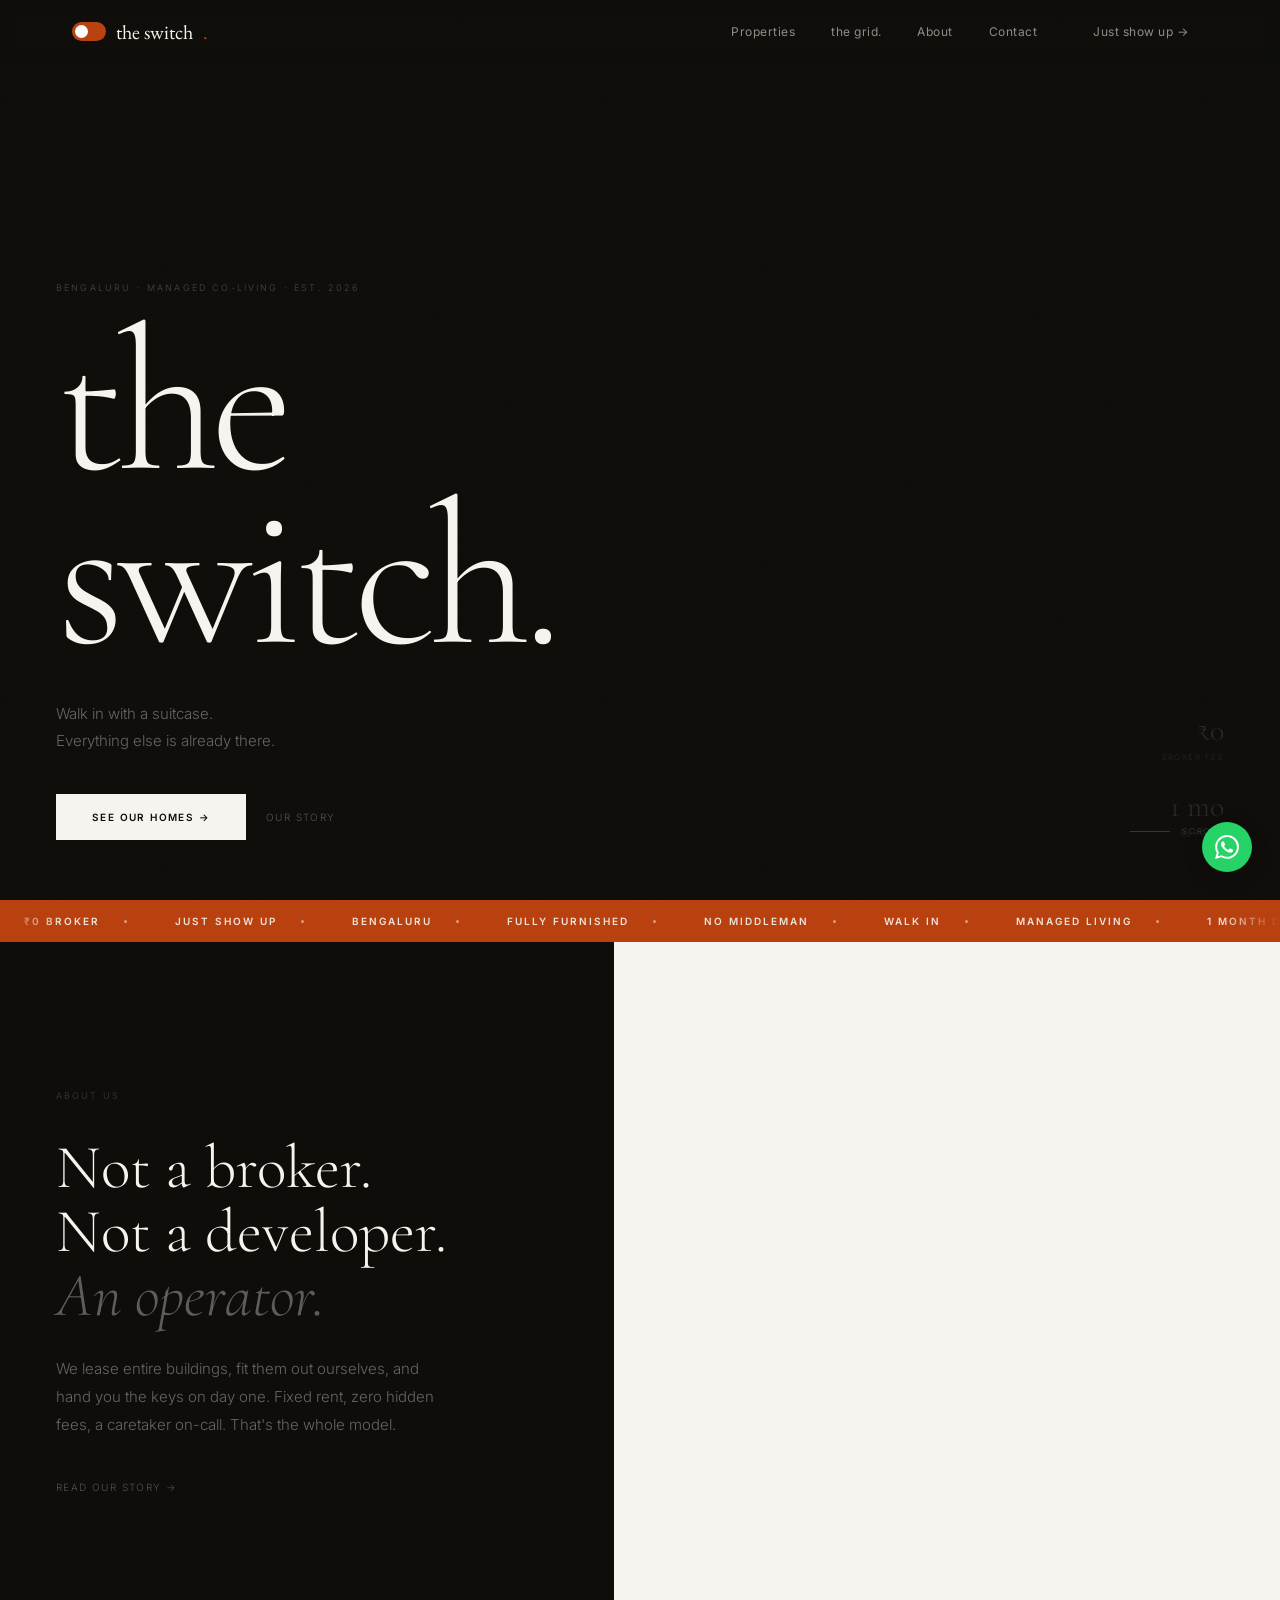
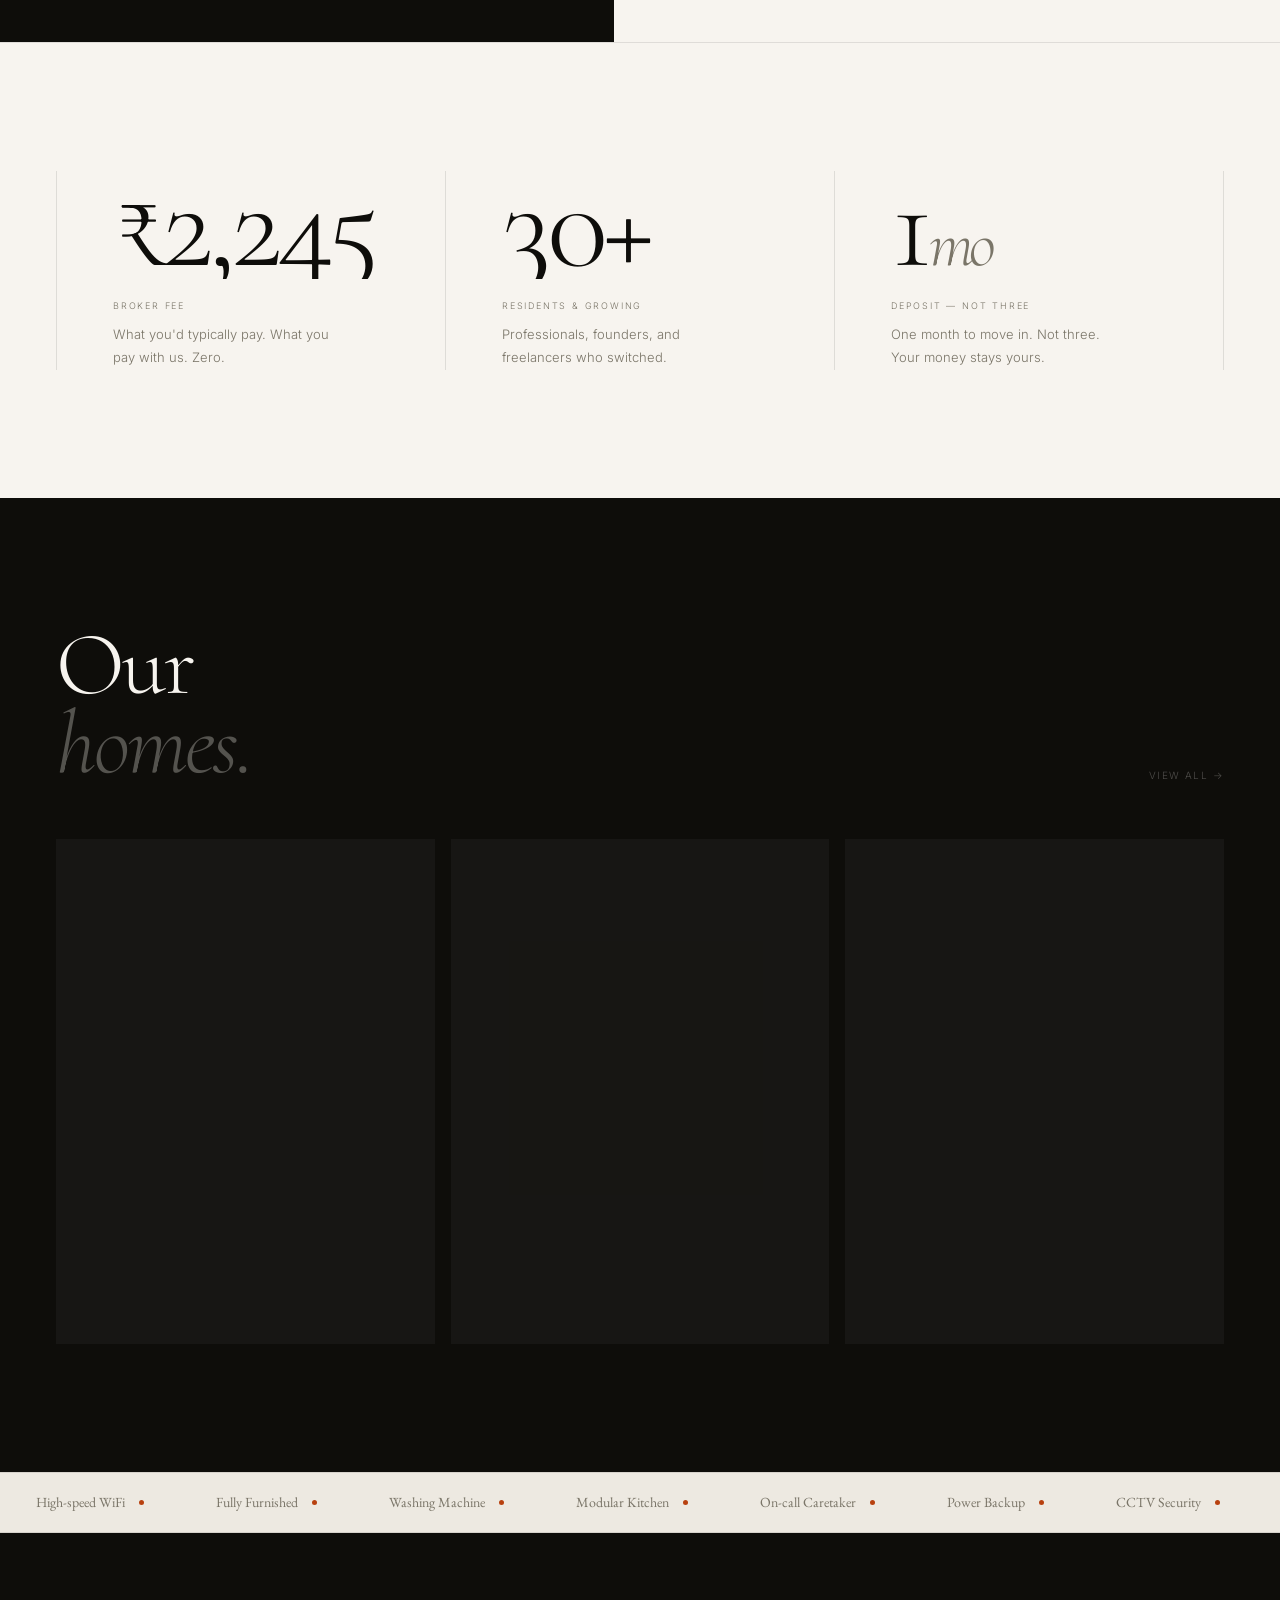
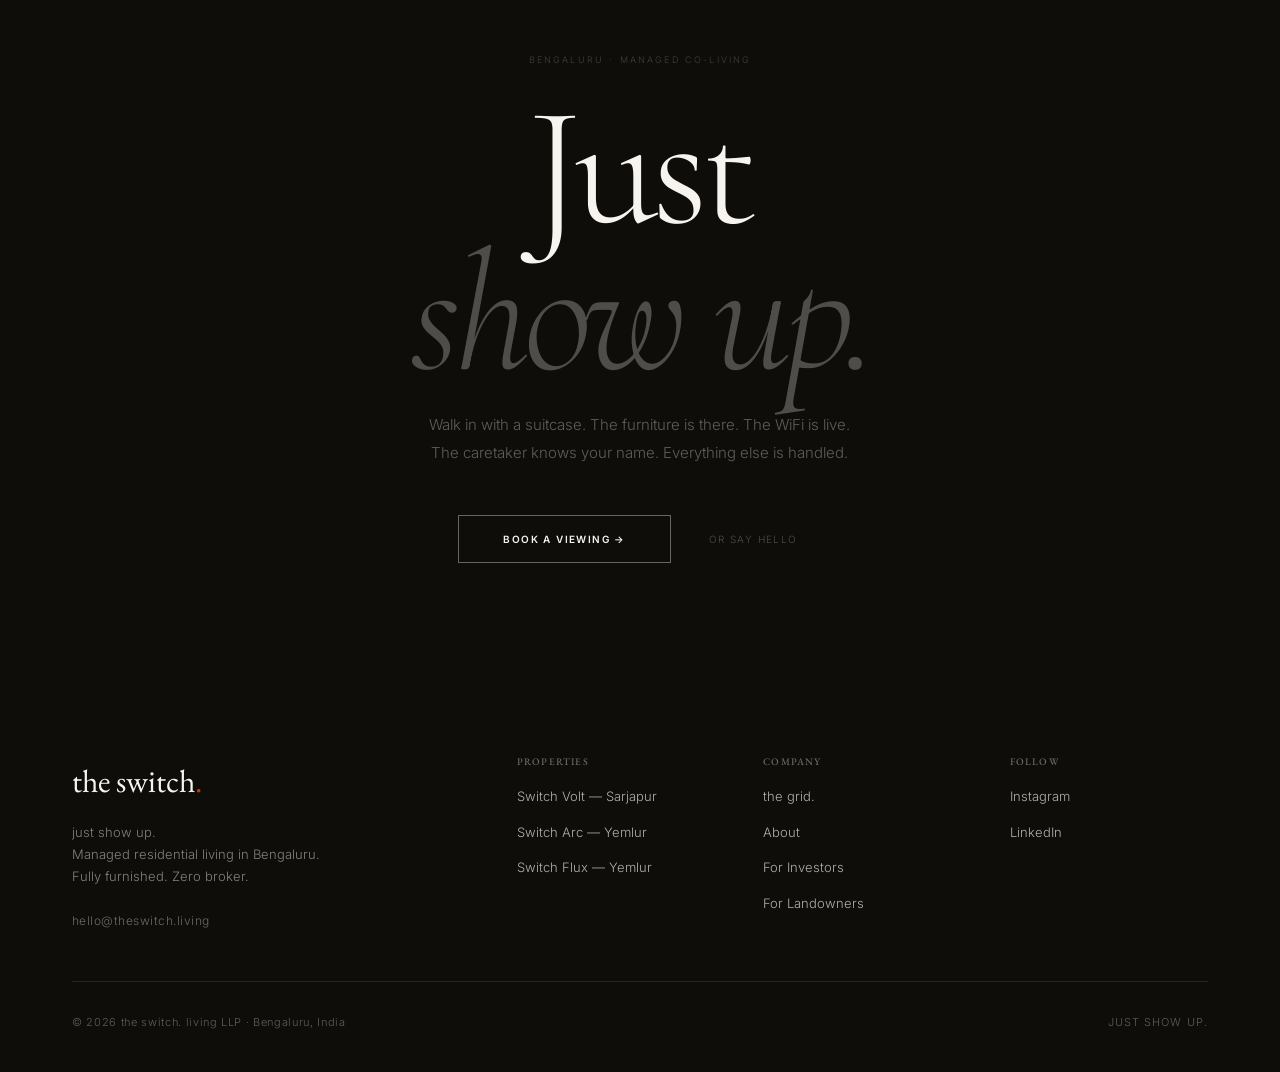
==== commit c192fd6f: "Smooth hero video: CSS bg poster + opacity crossfade on canplay - Hero section background-image = po" ====
--- a/index.html
+++ b/index.html
@@ -55,23 +55,21 @@
     /* ── HERO ────────────────────────────────────────────── */
     .hero {
       position: relative; height: 100vh; min-height: 640px;
-      overflow: hidden; background: var(--ink);
+      overflow: hidden;
+      /* poster baked in as CSS bg — shows instantly, zero flash */
+      background: var(--ink)
+        url('https://images.unsplash.com/photo-1618219944342-824e40a13285?w=1800&q=88&fit=crop')
+        center 30% / cover no-repeat;
       display: flex; align-items: flex-end;
-    }
-    .hero-bg {
-      position: absolute; inset: -15% 0 -15%;
-      width: 100%; height: 130%;
-      object-fit: cover; object-position: center 30%;
-      opacity: .48;
-      will-change: transform;
     }
     .hero-bg-video {
       position: absolute; inset: 0;
       width: 100%; height: 100%;
       object-fit: cover; object-position: center 40%;
-      opacity: .45;
-      /* no transform/will-change — video + GPU transform = compositor glitch */
-    }
+      opacity: 0;                          /* hidden until canplay fires */
+      transition: opacity 1.4s ease;       /* smooth crossfade over poster */
+    }
+    .hero-bg-video.ready { opacity: .45; }
     .hero-vignette {
       position: absolute; inset: 0; z-index: 1;
       background:
@@ -505,13 +503,10 @@
 
 <!-- ── HERO ─────────────────────────────────────────────── -->
 <section class="hero" id="hero">
-  <video class="hero-bg-video"
-    autoplay muted loop playsinline preload="auto"
-    poster="https://images.unsplash.com/photo-1618219944342-824e40a13285?w=1800&q=88&fit=crop">
-    <!-- 720p only — light enough to stream smoothly as background -->
+  <video class="hero-bg-video" id="heroVid"
+    autoplay muted loop playsinline preload="auto">
     <source src="https://videos.pexels.com/video-files/2829177/2829177-hd_1280_720_30fps.mp4" type="video/mp4">
     <source src="https://videos.pexels.com/video-files/3571264/3571264-hd_1280_720_30fps.mp4" type="video/mp4">
-    <img src="https://images.unsplash.com/photo-1618219944342-824e40a13285?w=1800&q=88&fit=crop" alt="">
   </video>
   <div class="hero-vignette"></div>
   <div class="hero-body">
@@ -736,6 +731,14 @@
   const n = buildLine(document.getElementById('heroLine1'), 'the', 0);
   buildLine(document.getElementById('heroLine2'), 'switch.', n + 1);
 
+  /* ── Video fade-in: poster → video crossfade ─────────────── */
+  const heroVid = document.getElementById('heroVid');
+  if (heroVid) {
+    heroVid.addEventListener('canplay', () => {
+      heroVid.classList.add('ready');
+    }, { once: true });
+  }
+
   /* ── Parallax (split image only — no transform on video) ── */
   const splitImgEl = document.getElementById('splitImg');
 
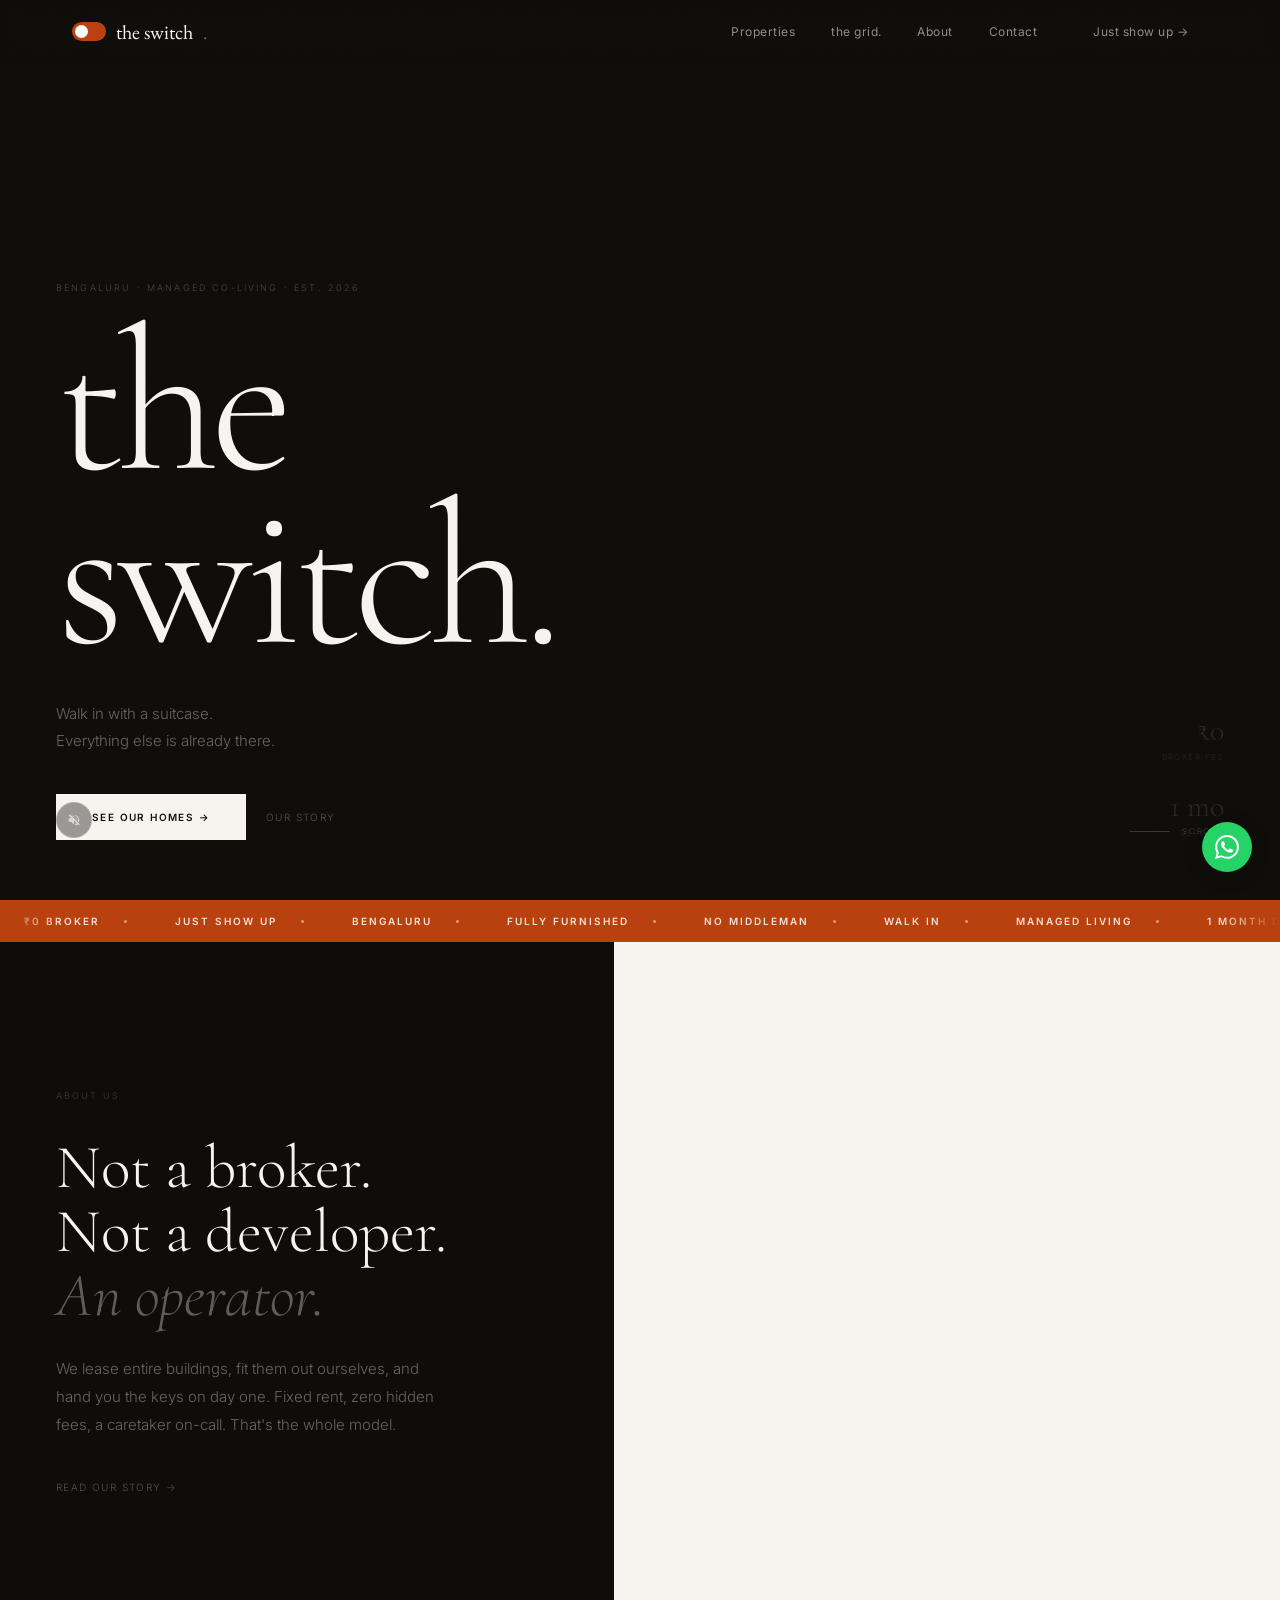
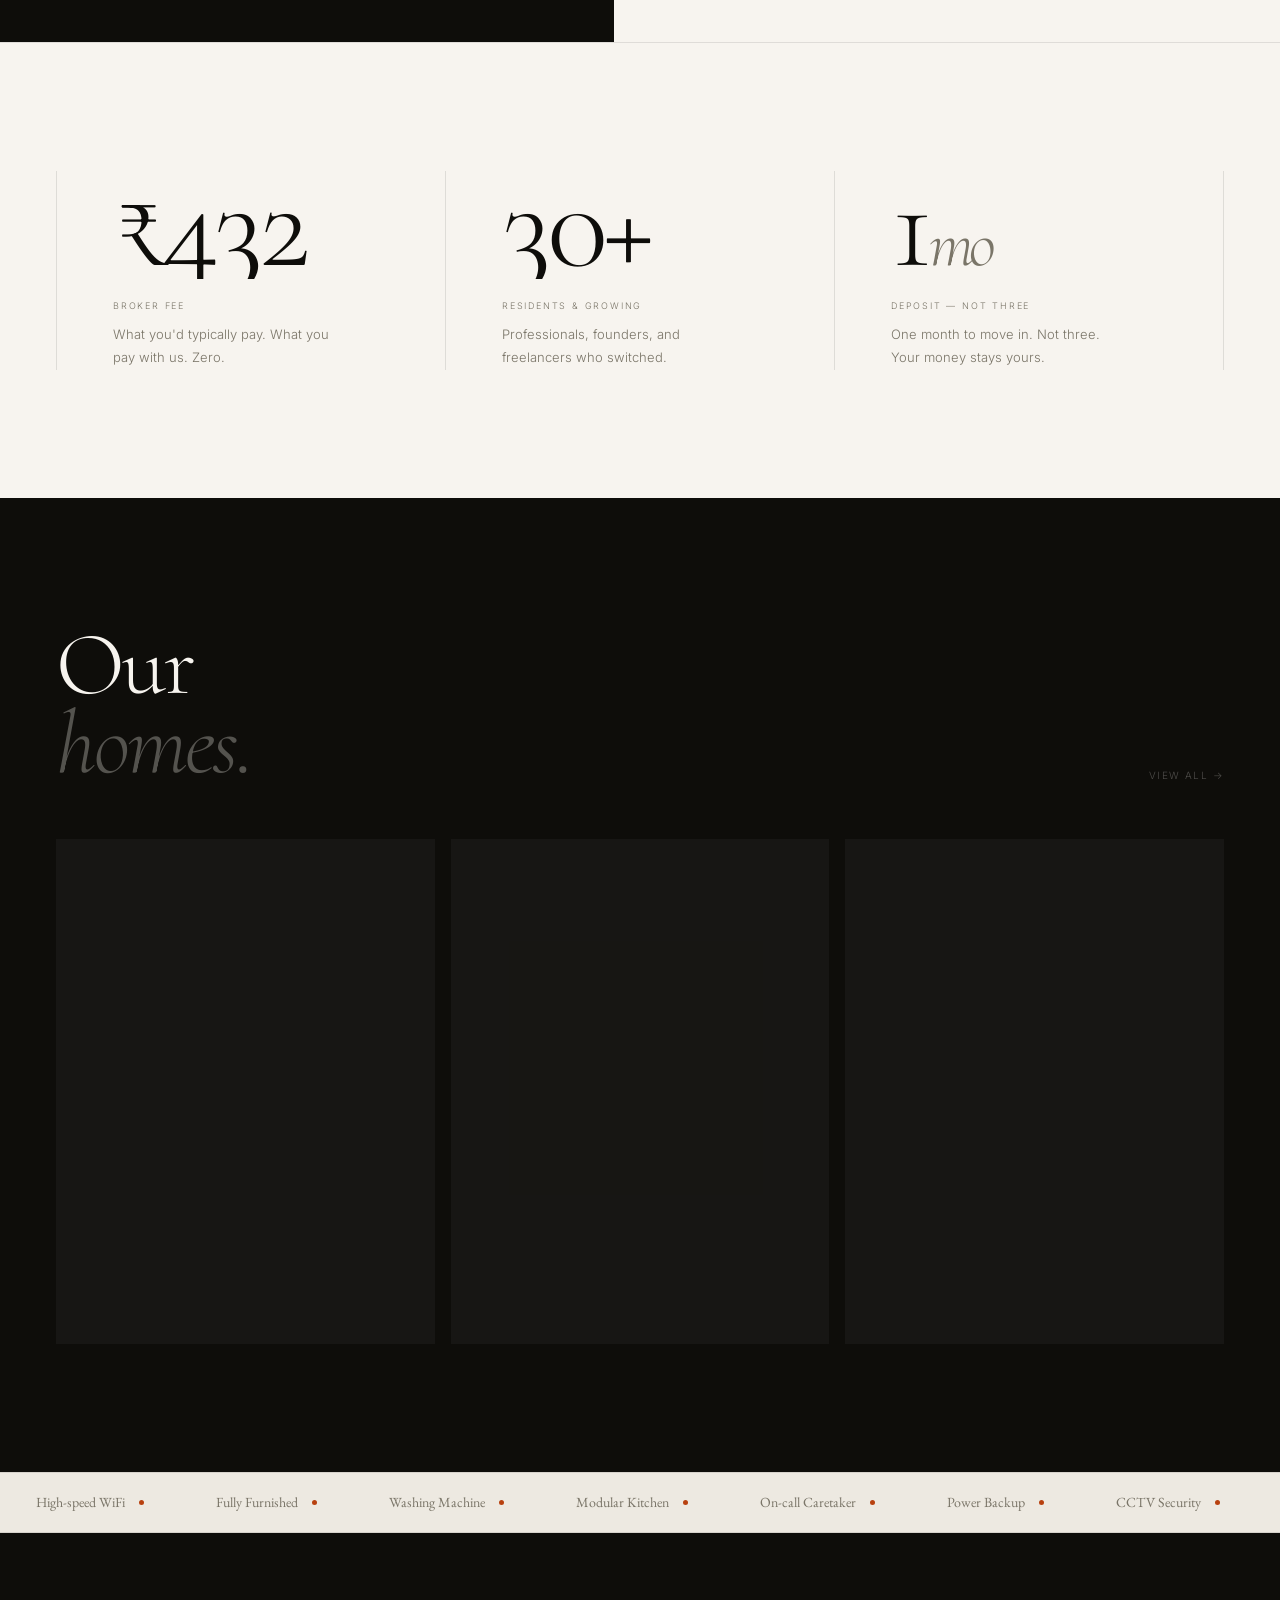
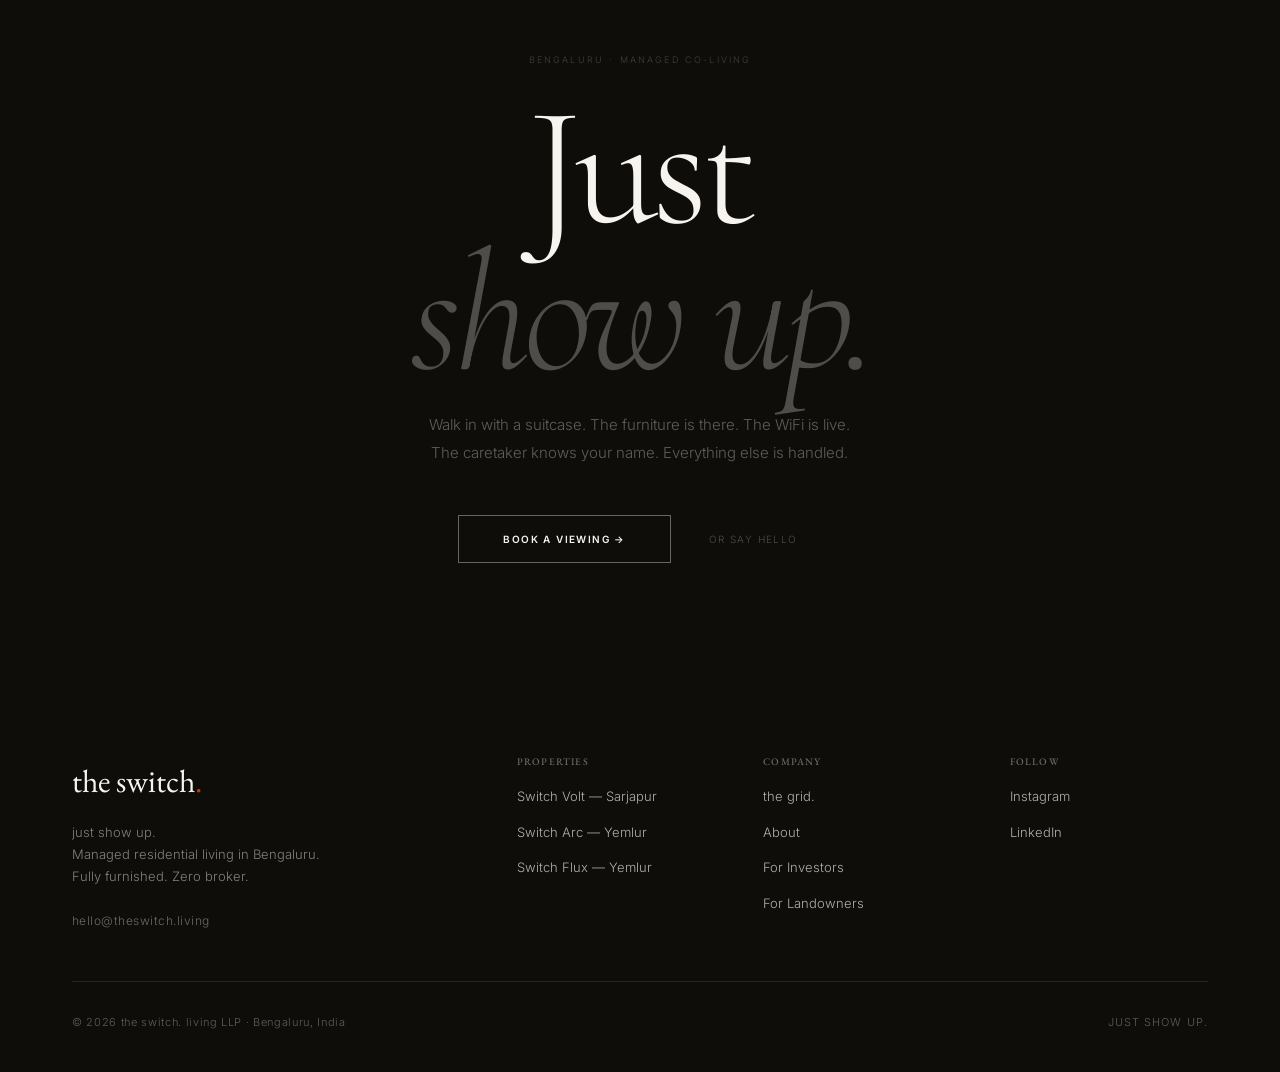
==== commit 0a1514bc: "Hero: Bengaluru city aerial video + sound toggle button - New video sources: city aerial landscape f" ====
--- a/index.html
+++ b/index.html
@@ -56,20 +56,39 @@
     .hero {
       position: relative; height: 100vh; min-height: 640px;
       overflow: hidden;
-      /* poster baked in as CSS bg — shows instantly, zero flash */
-      background: var(--ink)
-        url('https://images.unsplash.com/photo-1618219944342-824e40a13285?w=1800&q=88&fit=crop')
-        center 30% / cover no-repeat;
+      background: var(--ink);
       display: flex; align-items: flex-end;
     }
     .hero-bg-video {
       position: absolute; inset: 0;
       width: 100%; height: 100%;
-      object-fit: cover; object-position: center 40%;
-      opacity: 0;                          /* hidden until canplay fires */
-      transition: opacity 1.4s ease;       /* smooth crossfade over poster */
-    }
-    .hero-bg-video.ready { opacity: .45; }
+      object-fit: cover; object-position: center 50%;
+      opacity: 0;
+      transition: opacity 1.6s ease;
+    }
+    .hero-bg-video.ready { opacity: .52; }
+
+    /* ── Mute toggle ─────────────────────────────────────── */
+    .hero-sound {
+      position: absolute; bottom: 62px; left: 56px; z-index: 10;
+      display: flex; align-items: center; gap: 10px;
+      opacity: 0; animation: hFadeUp .5s ease 1.6s forwards;
+    }
+    .hero-sound-btn {
+      width: 36px; height: 36px; border-radius: 50%;
+      border: 1px solid rgba(247,244,239,.25);
+      background: rgba(14,13,10,.4);
+      display: flex; align-items: center; justify-content: center;
+      transition: border-color .2s, background .2s;
+      backdrop-filter: blur(6px);
+    }
+    .hero-sound-btn:hover { border-color: rgba(247,244,239,.6); background: rgba(14,13,10,.6); }
+    .hero-sound-btn svg { width: 14px; height: 14px; fill: rgba(247,244,239,.7); }
+    .hero-sound-lbl {
+      font-size: 9px; letter-spacing: .18em; text-transform: uppercase;
+      color: rgba(247,244,239,.25); transition: color .2s;
+    }
+    .hero-sound:hover .hero-sound-lbl { color: rgba(247,244,239,.5); }
     .hero-vignette {
       position: absolute; inset: 0; z-index: 1;
       background:
@@ -505,8 +524,10 @@
 <section class="hero" id="hero">
   <video class="hero-bg-video" id="heroVid"
     autoplay muted loop playsinline preload="auto">
-    <source src="https://videos.pexels.com/video-files/2829177/2829177-hd_1280_720_30fps.mp4" type="video/mp4">
-    <source src="https://videos.pexels.com/video-files/3571264/3571264-hd_1280_720_30fps.mp4" type="video/mp4">
+    <!-- Bengaluru city aerial / landscape footage -->
+    <source src="https://videos.pexels.com/video-files/4253948/4253948-hd_1280_720_25fps.mp4" type="video/mp4">
+    <source src="https://videos.pexels.com/video-files/3248452/3248452-hd_1280_720_25fps.mp4" type="video/mp4">
+    <source src="https://videos.pexels.com/video-files/1510496/1510496-hd_1280_720_24fps.mp4" type="video/mp4">
   </video>
   <div class="hero-vignette"></div>
   <div class="hero-body">
@@ -533,6 +554,17 @@
       </div>
     </div>
   </div>
+  <!-- Sound toggle -->
+  <div class="hero-sound" id="heroSound">
+    <button class="hero-sound-btn" id="heroSoundBtn" aria-label="Toggle sound" onclick="toggleSound()">
+      <!-- muted icon (default) -->
+      <svg id="iconMuted" viewBox="0 0 24 24" xmlns="http://www.w3.org/2000/svg"><path d="M16.5 12A4.5 4.5 0 0014 7.97v2.21l2.45 2.45c.03-.2.05-.41.05-.63zm2.5 0c0 .94-.2 1.82-.54 2.64l1.51 1.51A8.796 8.796 0 0021 12c0-4.28-2.99-7.86-7-8.77v2.06c2.89.86 5 3.54 5 6.71zM4.27 3L3 4.27 7.73 9H3v6h4l5 5v-6.73l4.25 4.25c-.67.52-1.42.93-2.25 1.18v2.06A8.99 8.99 0 0019 19.73L20.73 21 22 19.73 5.27 2 4.27 3zM12 4L9.91 6.09 12 8.18V4z"/></svg>
+      <!-- unmuted icon (hidden until active) -->
+      <svg id="iconSound" viewBox="0 0 24 24" xmlns="http://www.w3.org/2000/svg" style="display:none"><path d="M3 9v6h4l5 5V4L7 9H3zm13.5 3A4.5 4.5 0 0014 7.97v8.05c1.48-.73 2.5-2.25 2.5-4.02zM14 3.23v2.06c2.89.86 5 3.54 5 6.71s-2.11 5.85-5 6.71v2.06c4.01-.91 7-4.49 7-8.77s-2.99-7.86-7-8.77z"/></svg>
+    </button>
+    <span class="hero-sound-lbl" id="heroSoundLbl">sound off</span>
+  </div>
+
   <div class="hero-scroll">
     <div class="hero-scroll-line"></div>
     <span class="hero-scroll-txt">scroll</span>
@@ -731,13 +763,26 @@
   const n = buildLine(document.getElementById('heroLine1'), 'the', 0);
   buildLine(document.getElementById('heroLine2'), 'switch.', n + 1);
 
-  /* ── Video fade-in: poster → video crossfade ─────────────── */
+  /* ── Video: fade in once playable, sound toggle ──────────── */
   const heroVid = document.getElementById('heroVid');
+  let soundOn = false;
+
   if (heroVid) {
     heroVid.addEventListener('canplay', () => {
       heroVid.classList.add('ready');
     }, { once: true });
   }
+
+  window.toggleSound = function () {
+    if (!heroVid) return;
+    soundOn = !soundOn;
+    heroVid.muted = !soundOn;
+    document.getElementById('iconMuted').style.display  = soundOn ? 'none'  : '';
+    document.getElementById('iconSound').style.display  = soundOn ? ''      : 'none';
+    document.getElementById('heroSoundLbl').textContent = soundOn ? 'sound on' : 'sound off';
+    // First unmute needs volume reset (some browsers default to 0)
+    if (soundOn) heroVid.volume = 0.4;
+  };
 
   /* ── Parallax (split image only — no transform on video) ── */
   const splitImgEl = document.getElementById('splitImg');
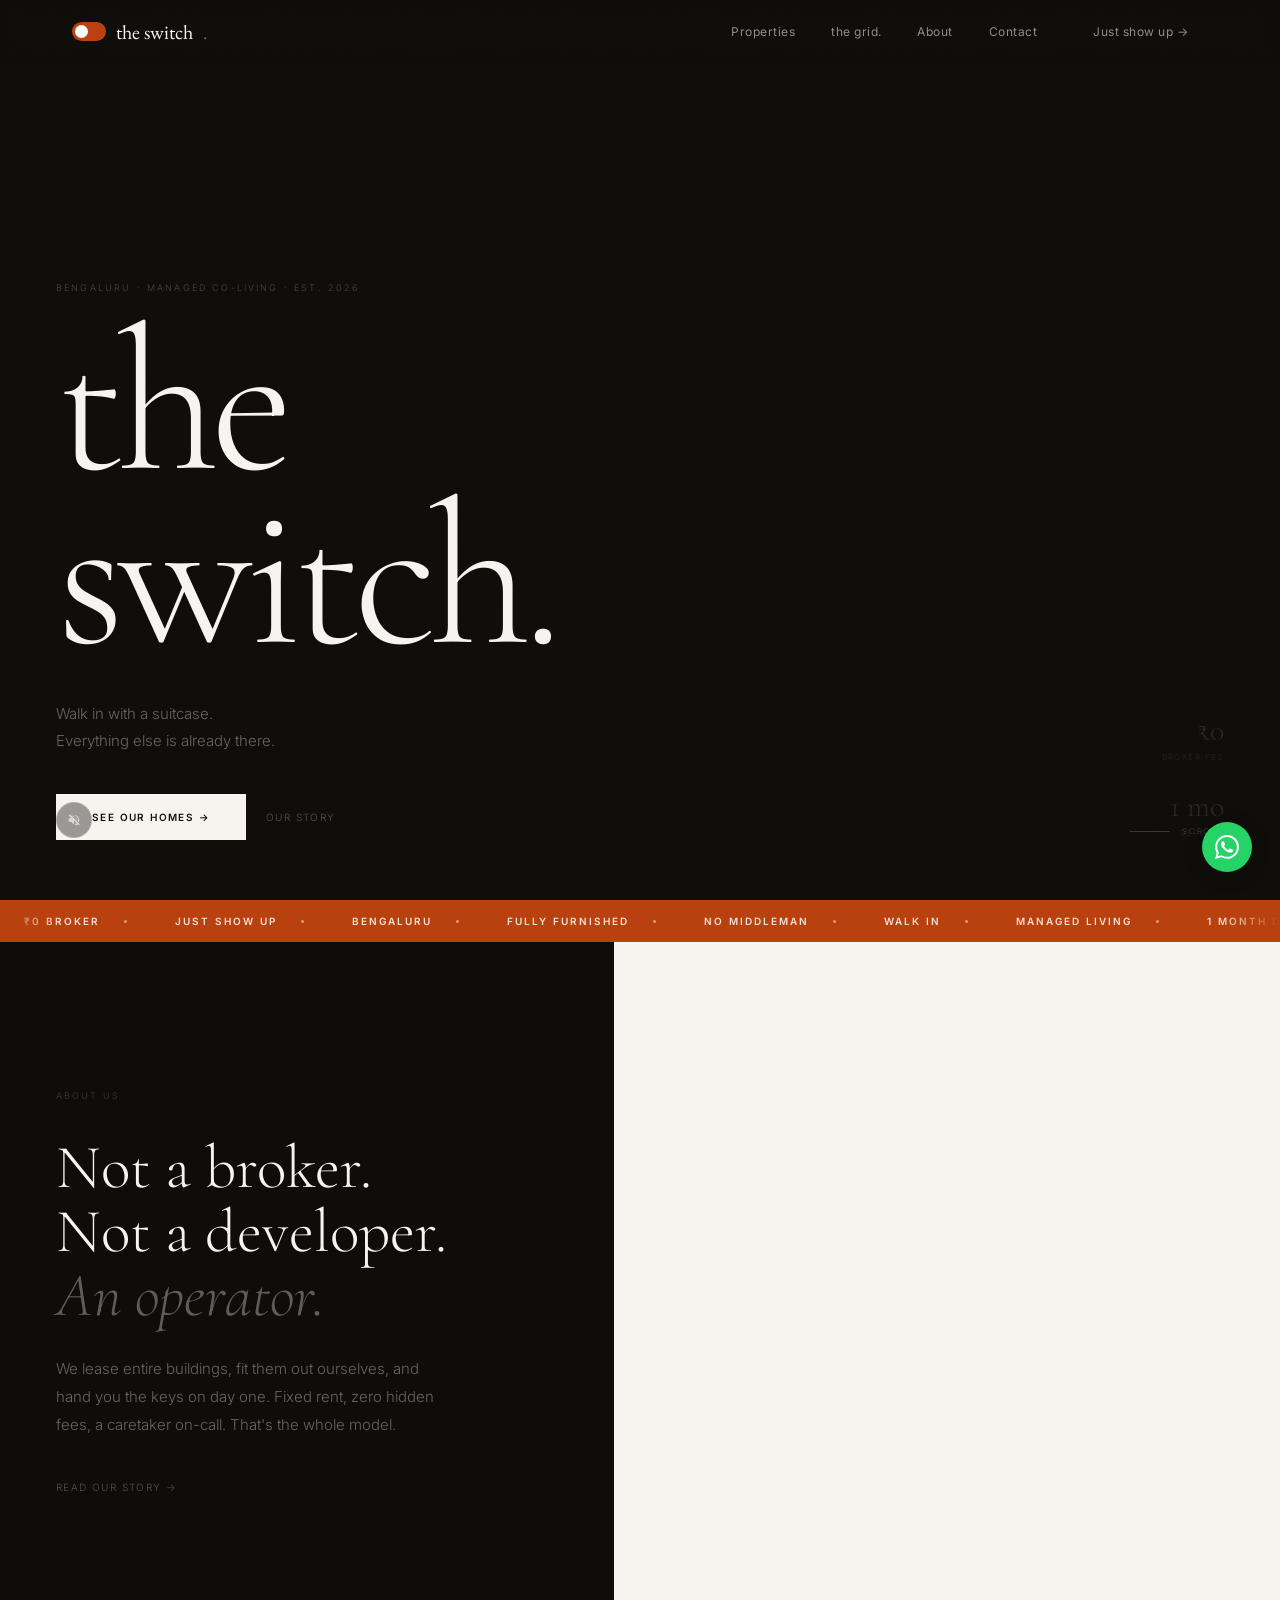
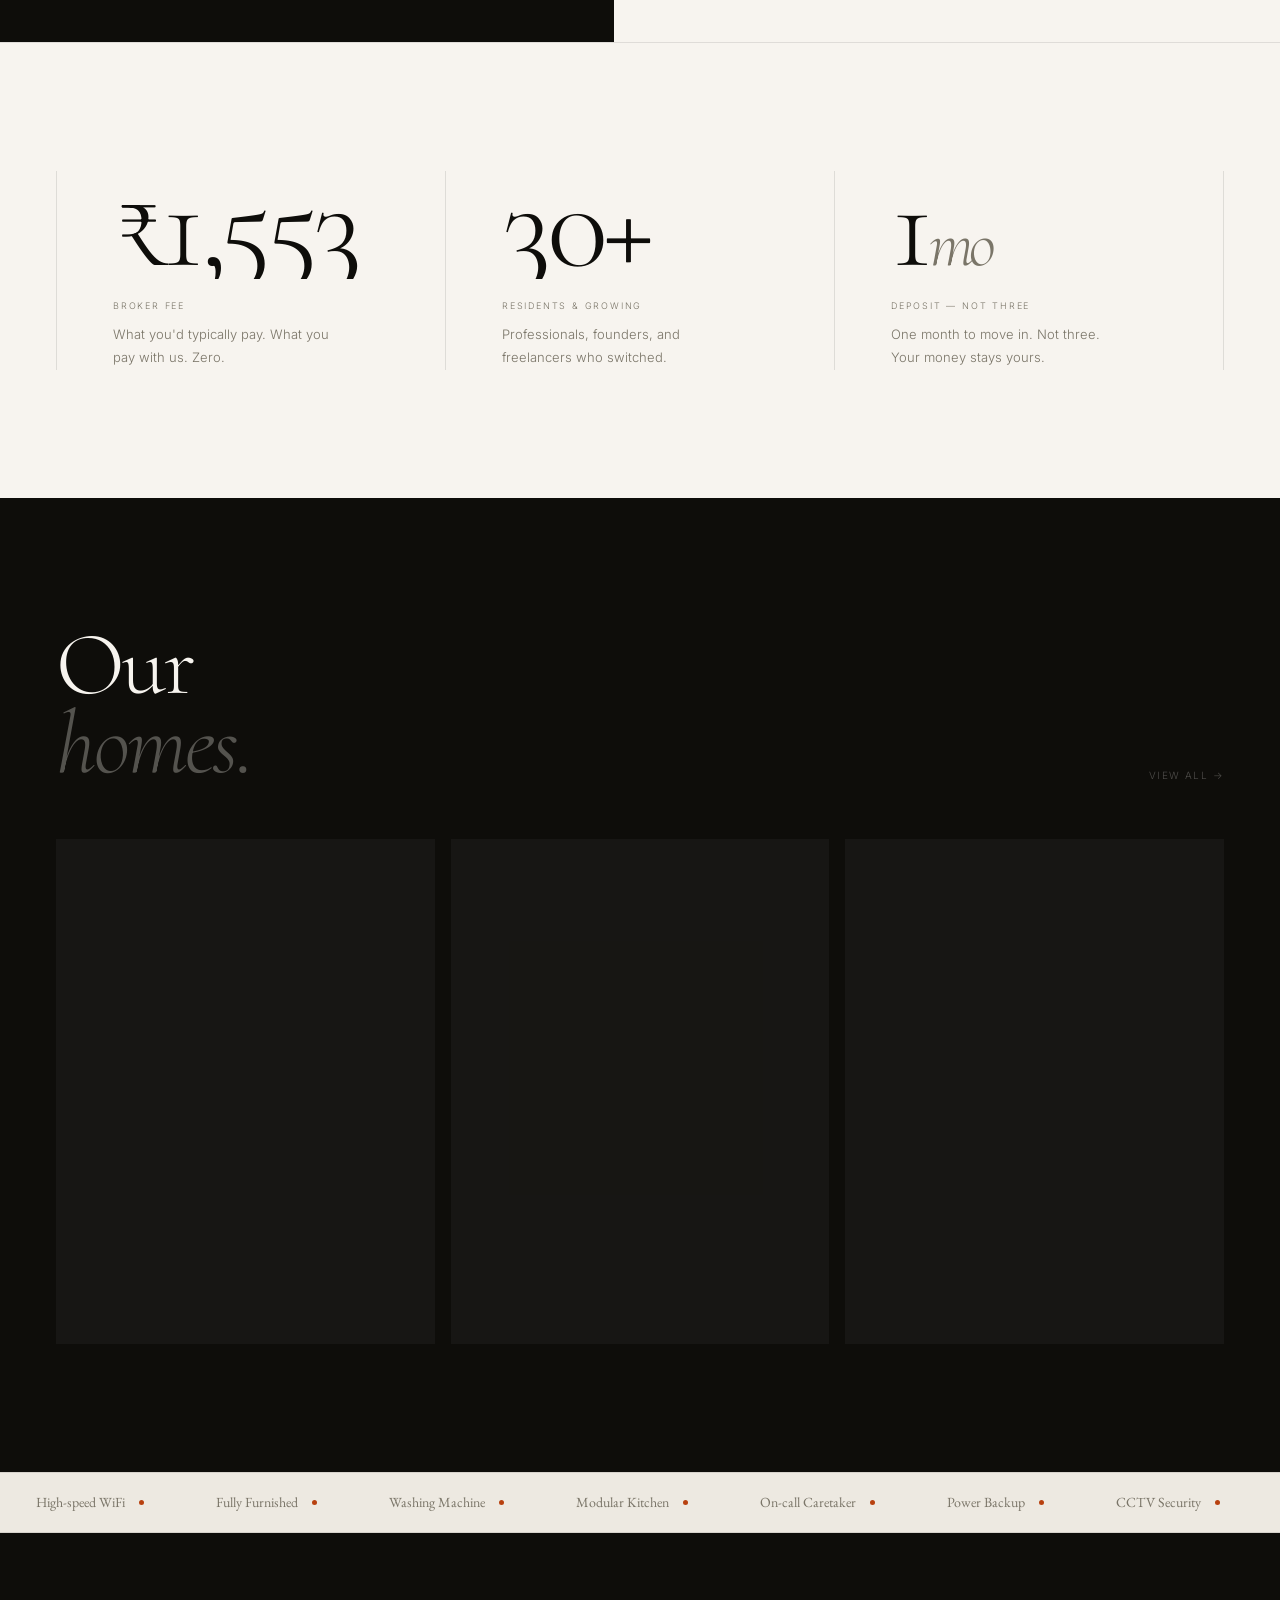
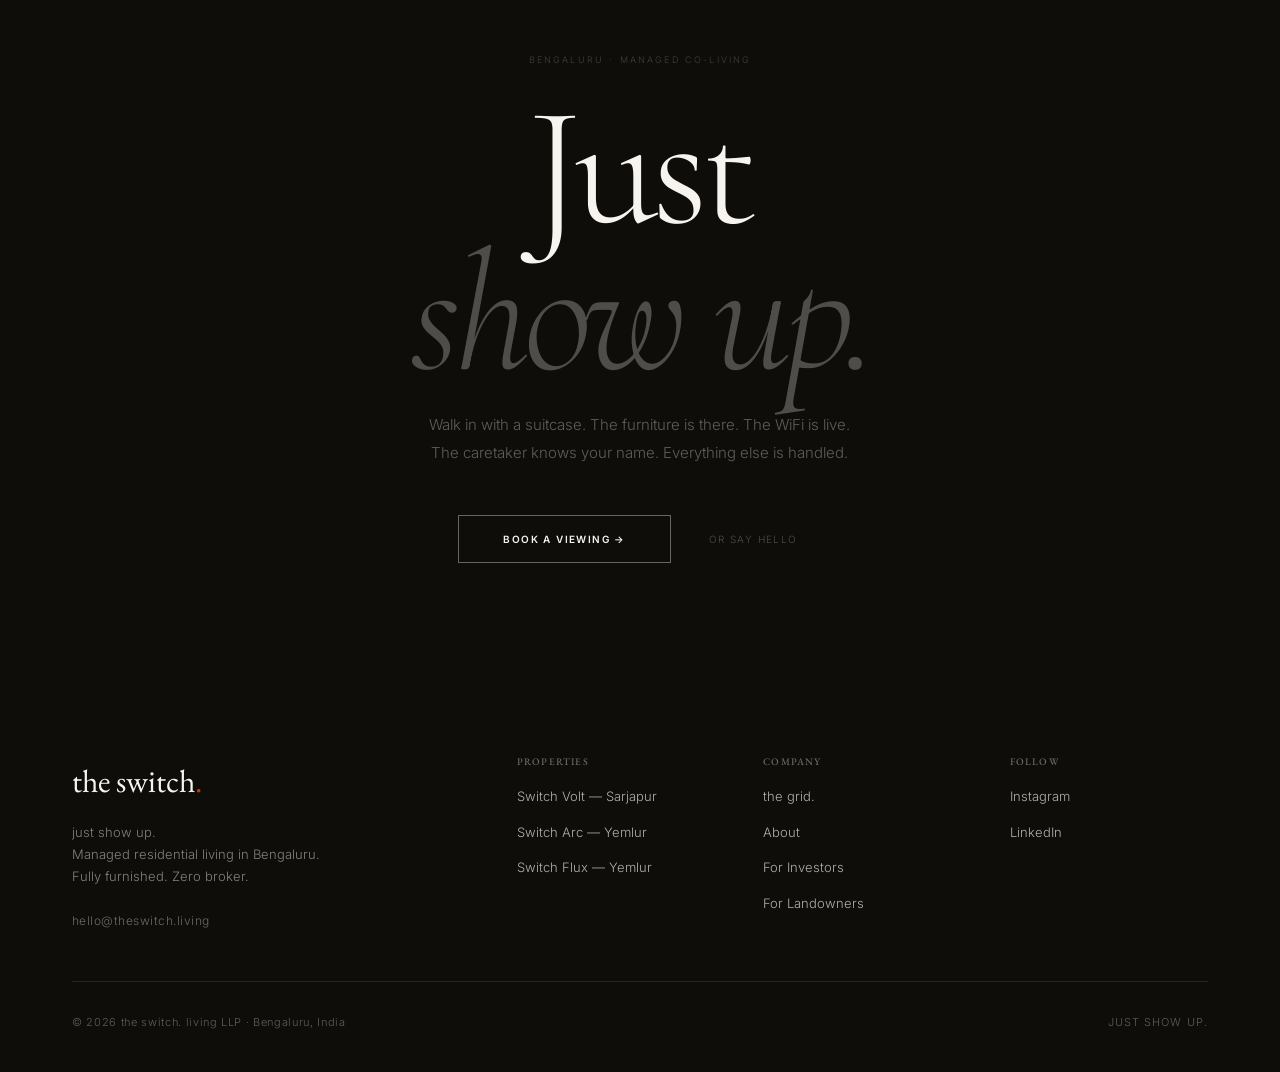
==== commit dab39d24: "Hero: real Bengaluru aerial footage + city skyline poster - Source 1: Bengaluru IT hub at sunrise, a" ====
--- a/index.html
+++ b/index.html
@@ -56,7 +56,9 @@
     .hero {
       position: relative; height: 100vh; min-height: 640px;
       overflow: hidden;
-      background: var(--ink);
+      background: var(--ink)
+        url('https://images.unsplash.com/photo-1587474260584-136574528ed5?w=1800&q=80&fit=crop')
+        center / cover no-repeat;
       display: flex; align-items: flex-end;
     }
     .hero-bg-video {
@@ -524,10 +526,12 @@
 <section class="hero" id="hero">
   <video class="hero-bg-video" id="heroVid"
     autoplay muted loop playsinline preload="auto">
-    <!-- Bengaluru city aerial / landscape footage -->
-    <source src="https://videos.pexels.com/video-files/4253948/4253948-hd_1280_720_25fps.mp4" type="video/mp4">
-    <source src="https://videos.pexels.com/video-files/3248452/3248452-hd_1280_720_25fps.mp4" type="video/mp4">
-    <source src="https://videos.pexels.com/video-files/1510496/1510496-hd_1280_720_24fps.mp4" type="video/mp4">
+    <!-- Bengaluru IT hub at sunrise — aerial drone, 1080p -->
+    <source src="https://videos.pexels.com/video-files/30590791/13099131_1920_1080_30fps.mp4" type="video/mp4">
+    <!-- Bengaluru city traffic aerial — 1080p -->
+    <source src="https://videos.pexels.com/video-files/30808379/13176685_1920_1080_48fps.mp4" type="video/mp4">
+    <!-- 4K fallback if 1080p unavailable -->
+    <source src="https://videos.pexels.com/video-files/30590791/13099131_2560_1440_30fps.mp4" type="video/mp4">
   </video>
   <div class="hero-vignette"></div>
   <div class="hero-body">
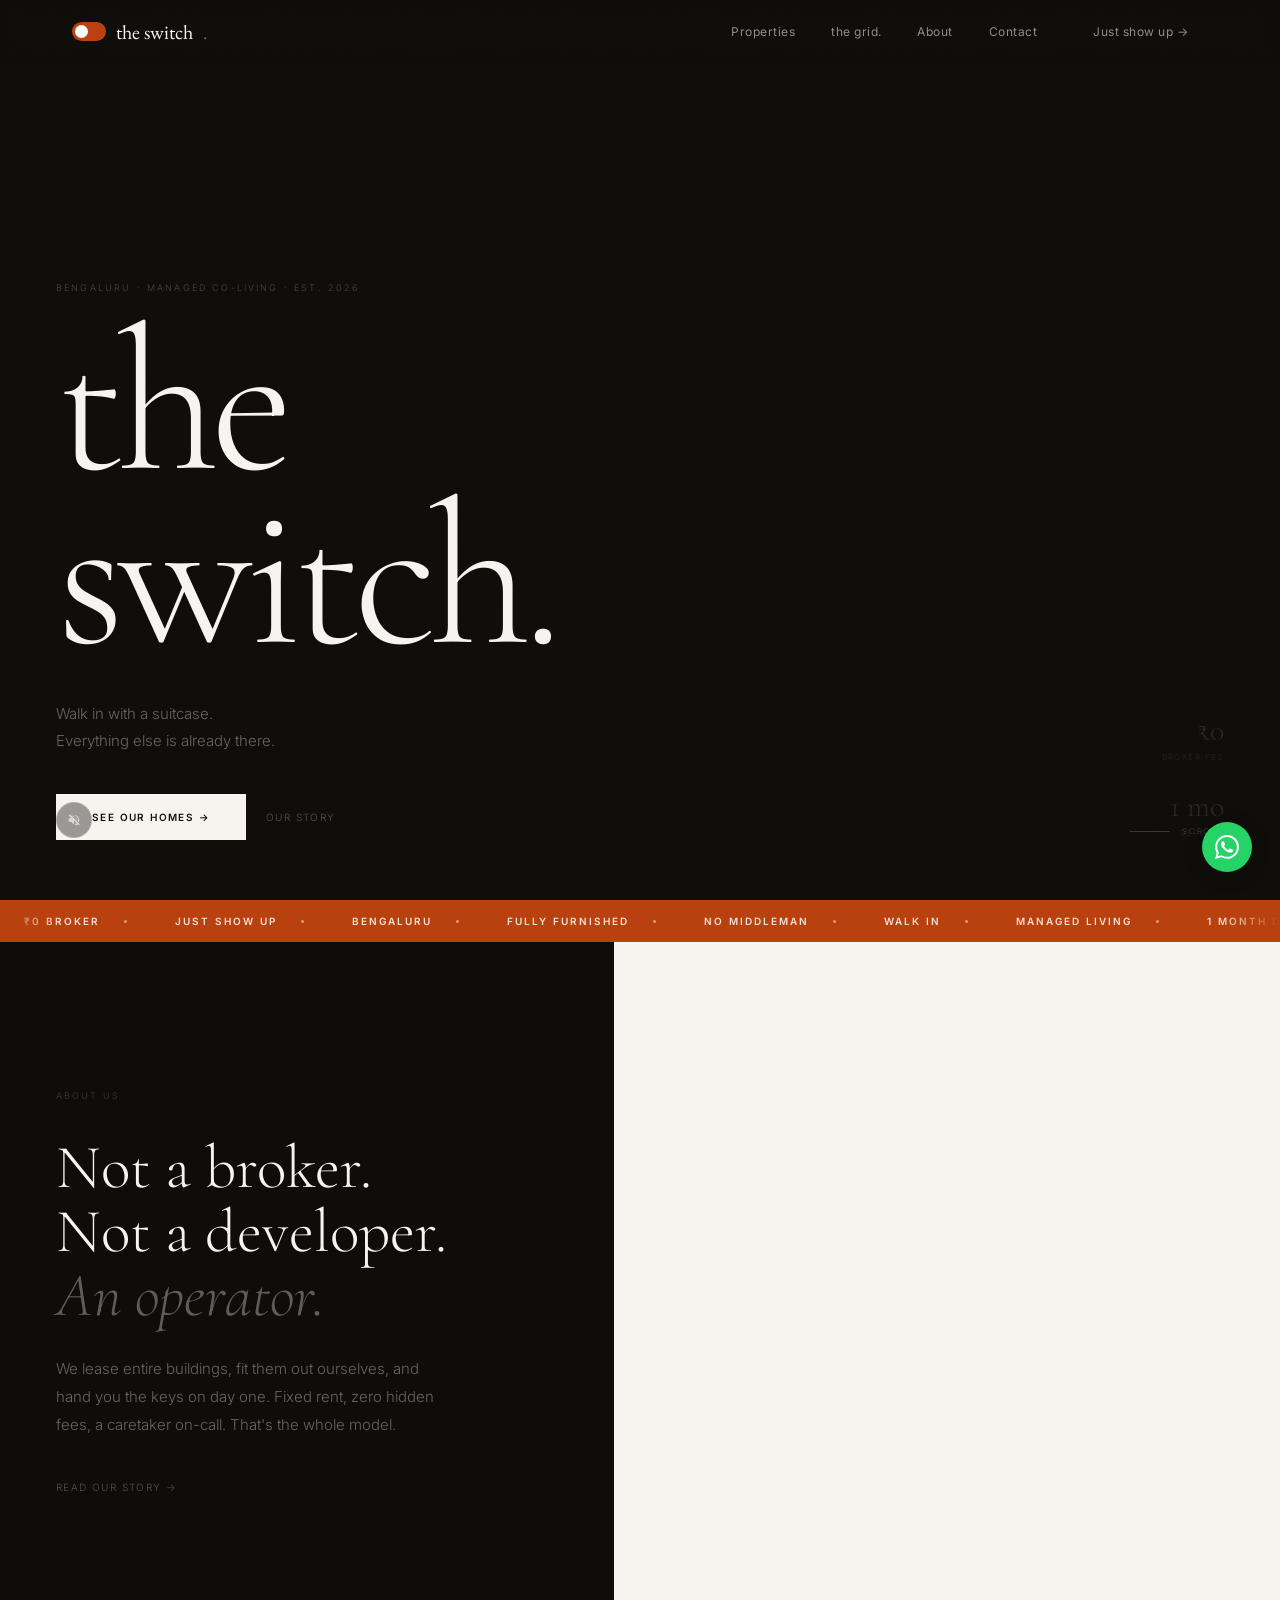
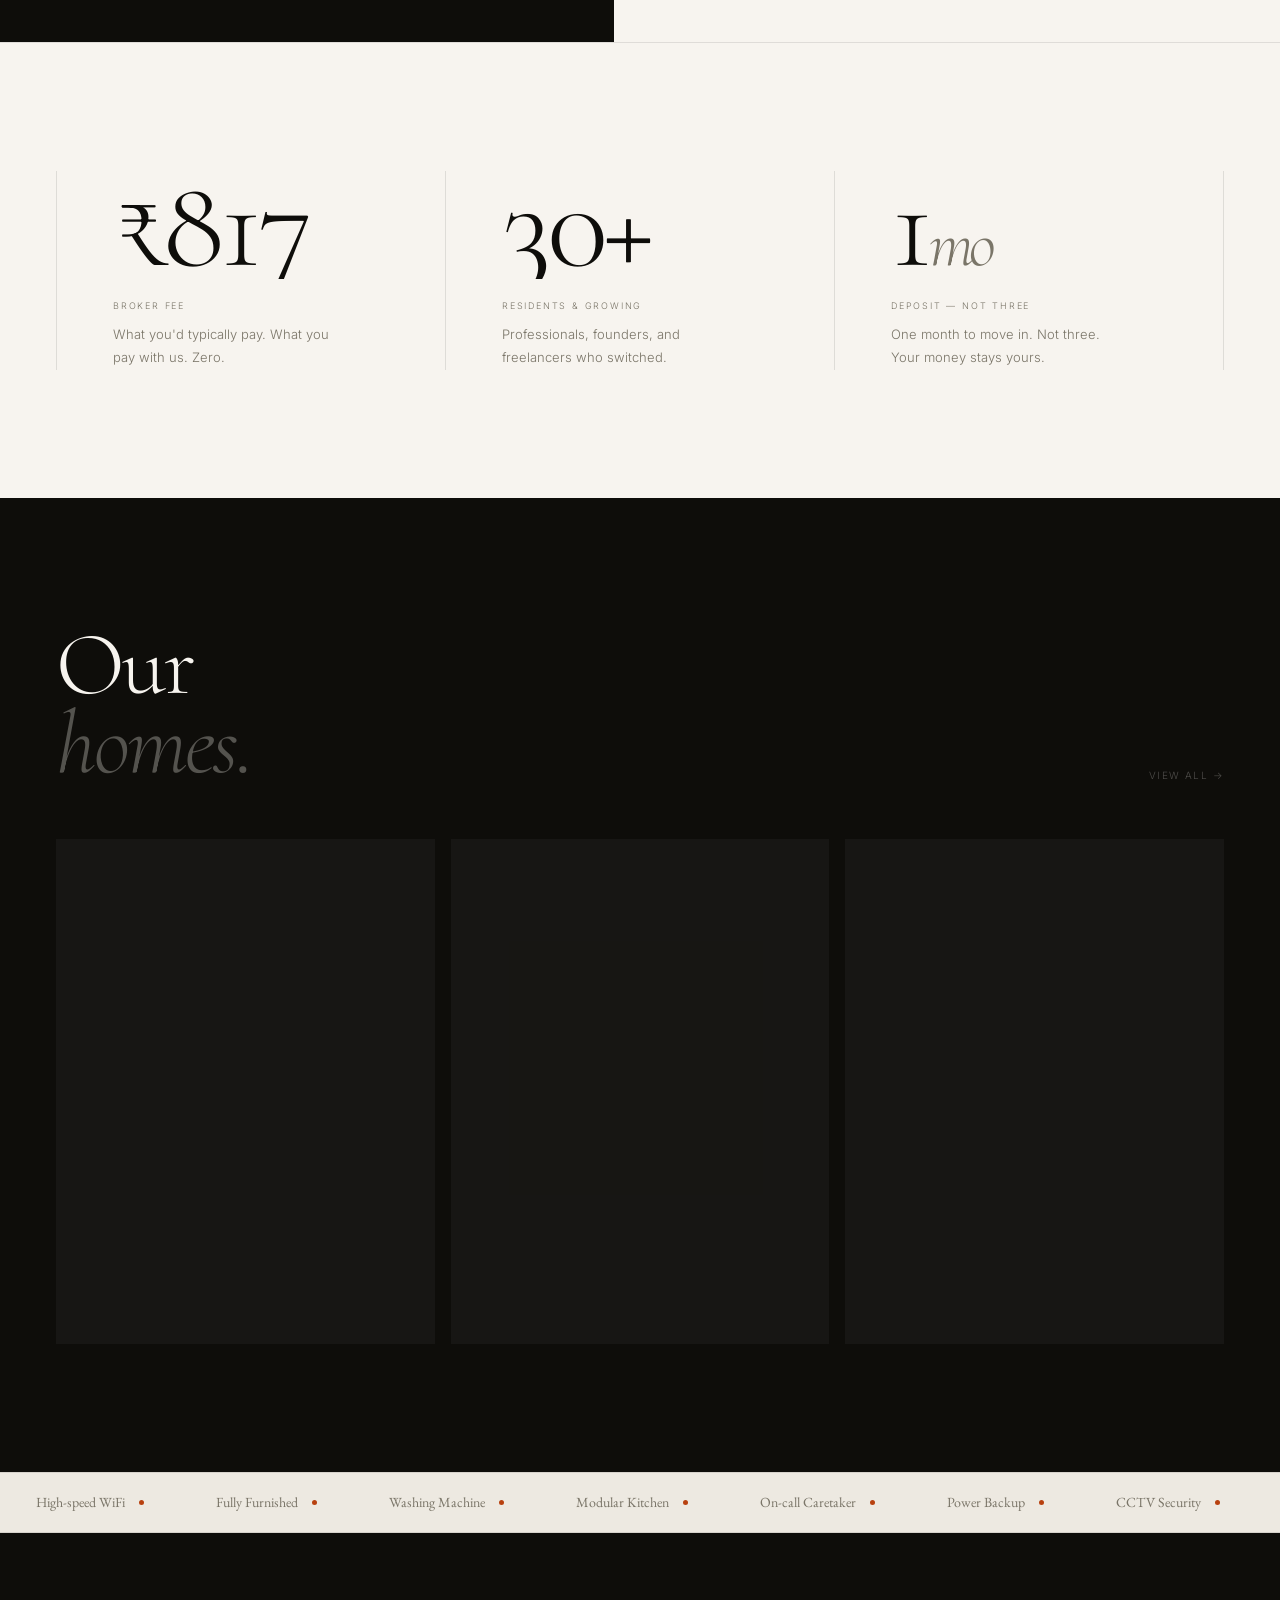
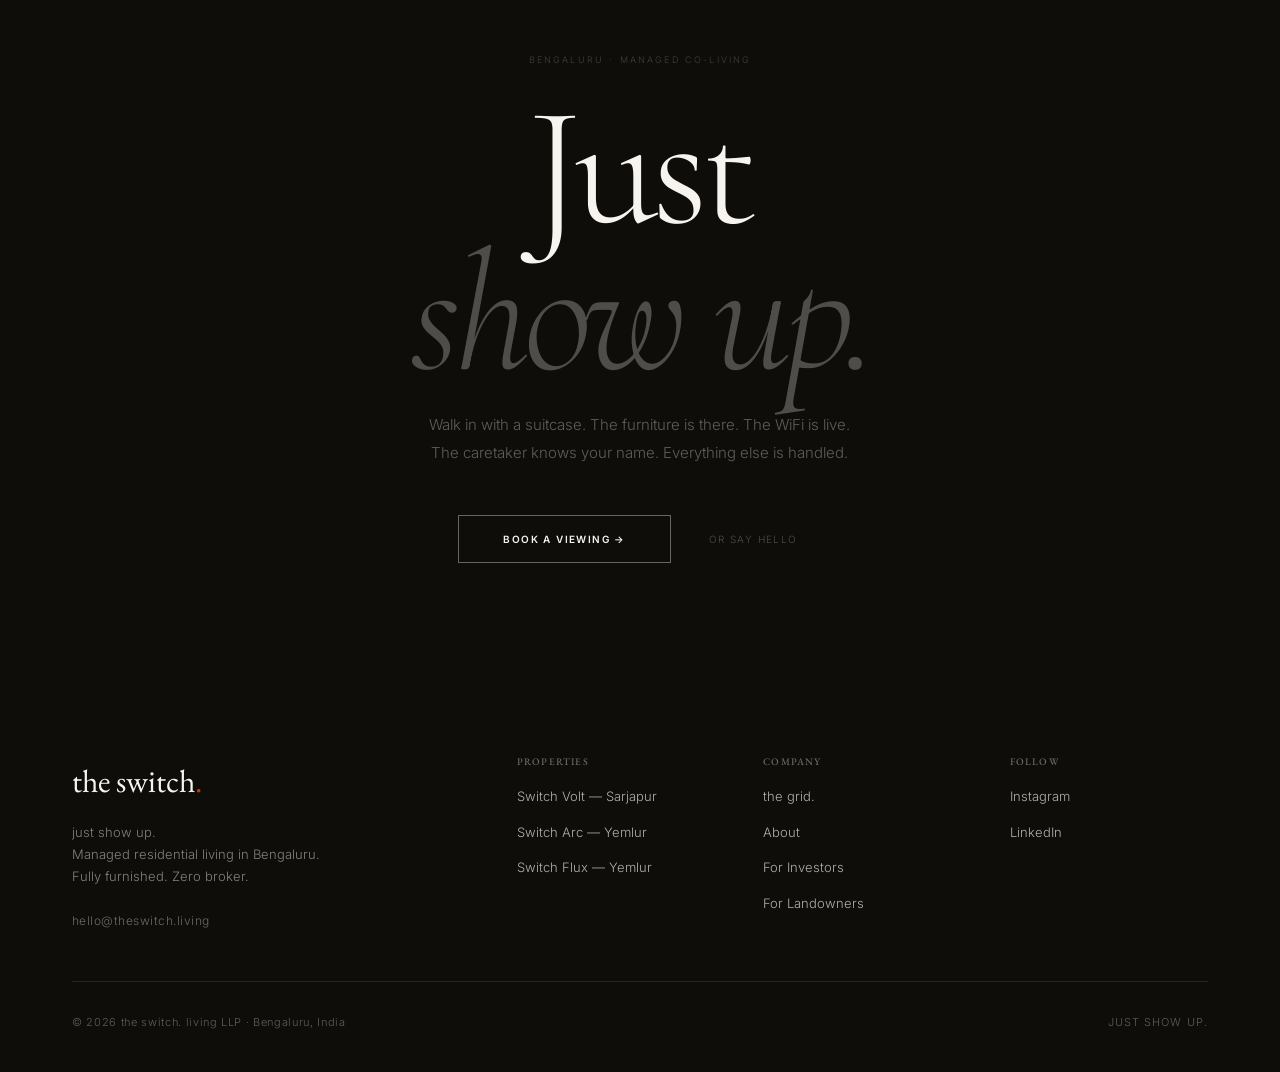
==== commit d3a14e86: "Hero: sunset city aerial — no landmarks, warm golden hour - Primary: Pexels 37173231 'Stunning aeria" ====
--- a/index.html
+++ b/index.html
@@ -57,7 +57,7 @@
       position: relative; height: 100vh; min-height: 640px;
       overflow: hidden;
       background: var(--ink)
-        url('https://images.unsplash.com/photo-1587474260584-136574528ed5?w=1800&q=80&fit=crop')
+        url('https://images.pexels.com/videos/37173231/pictures/preview-0.jpeg')
         center / cover no-repeat;
       display: flex; align-items: flex-end;
     }
@@ -526,12 +526,12 @@
 <section class="hero" id="hero">
   <video class="hero-bg-video" id="heroVid"
     autoplay muted loop playsinline preload="auto">
-    <!-- Bengaluru IT hub at sunrise — aerial drone, 1080p -->
-    <source src="https://videos.pexels.com/video-files/30590791/13099131_1920_1080_30fps.mp4" type="video/mp4">
-    <!-- Bengaluru city traffic aerial — 1080p -->
-    <source src="https://videos.pexels.com/video-files/30808379/13176685_1920_1080_48fps.mp4" type="video/mp4">
-    <!-- 4K fallback if 1080p unavailable -->
-    <source src="https://videos.pexels.com/video-files/30590791/13099131_2560_1440_30fps.mp4" type="video/mp4">
+    <!-- Stunning aerial cityscape at sunset — 1080p -->
+    <source src="https://videos.pexels.com/video-files/37173231/15747832_1920_1080_24fps.mp4" type="video/mp4">
+    <!-- Aerial urban landscape at sunset — 1080p fallback -->
+    <source src="https://videos.pexels.com/video-files/30606478/13104392_1920_1080_30fps.mp4" type="video/mp4">
+    <!-- 4K last resort -->
+    <source src="https://videos.pexels.com/video-files/37173231/15747832_2560_1440_24fps.mp4" type="video/mp4">
   </video>
   <div class="hero-vignette"></div>
   <div class="hero-body">
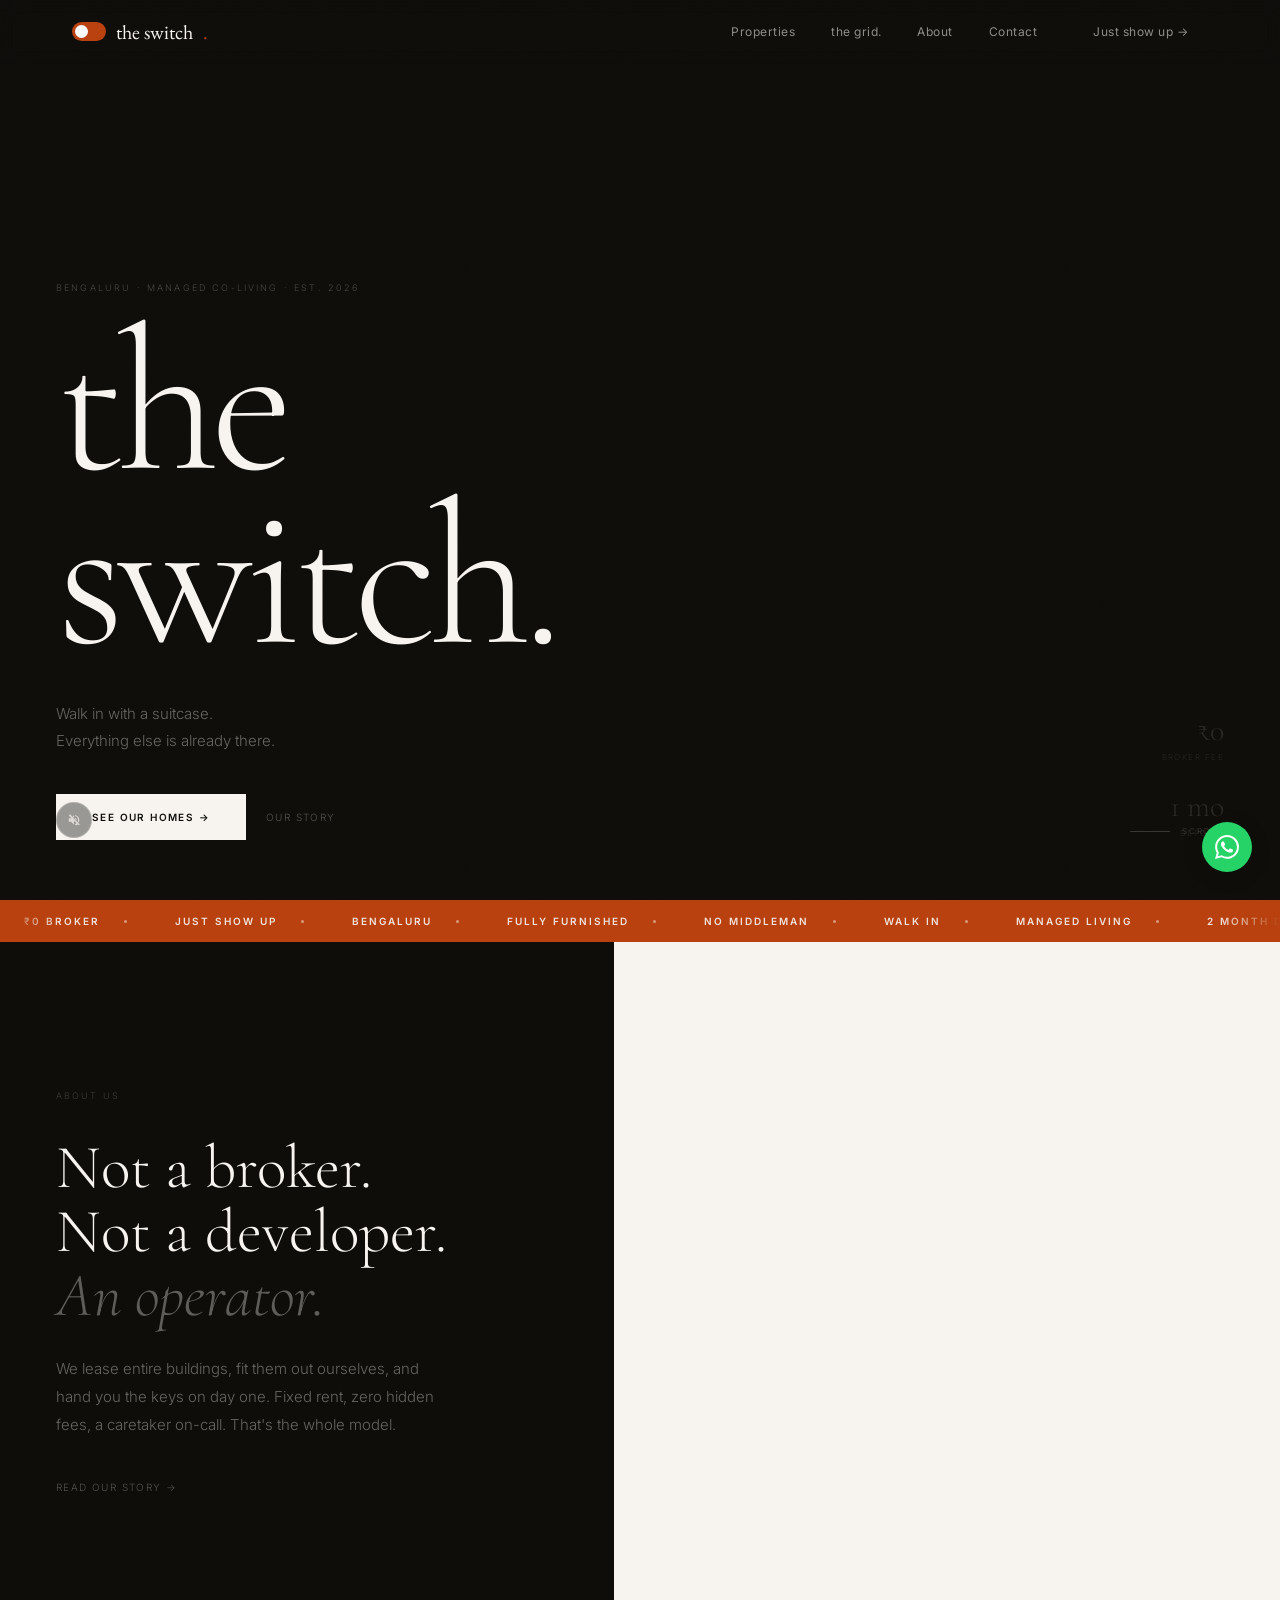
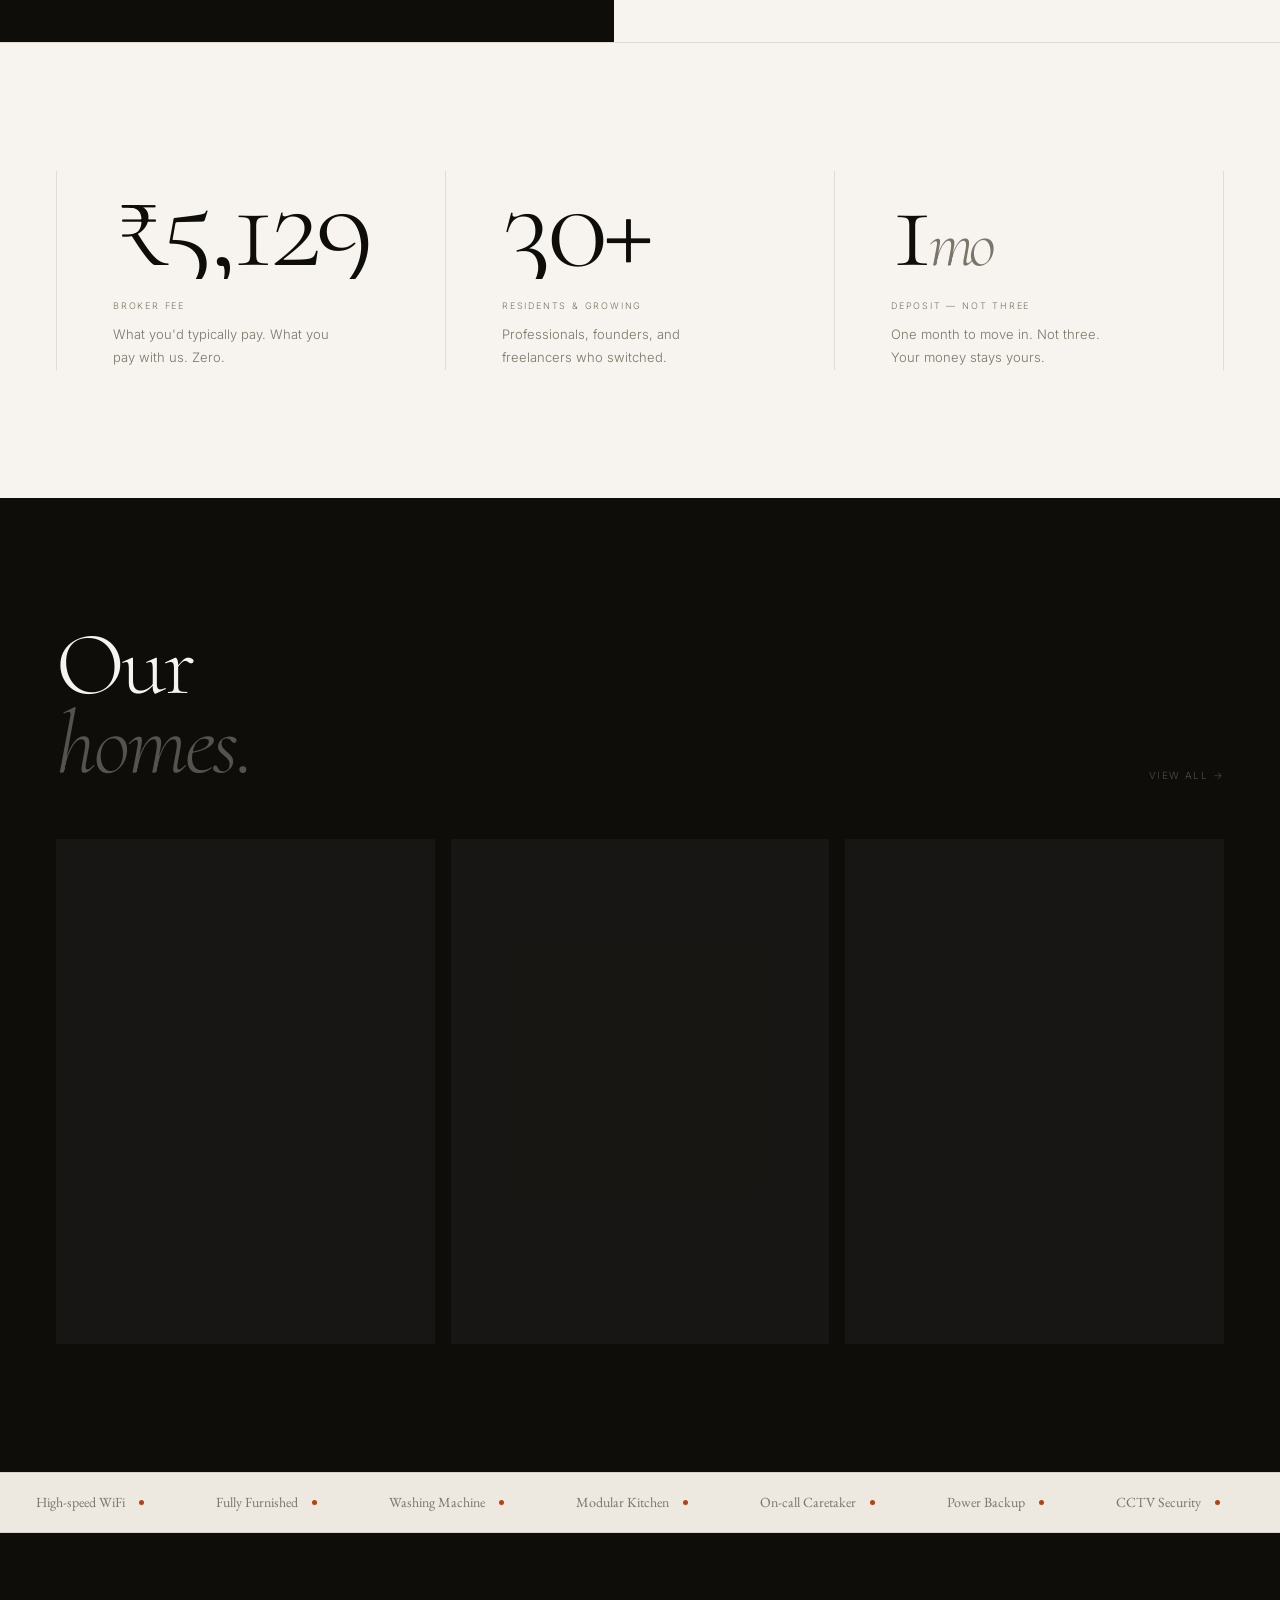
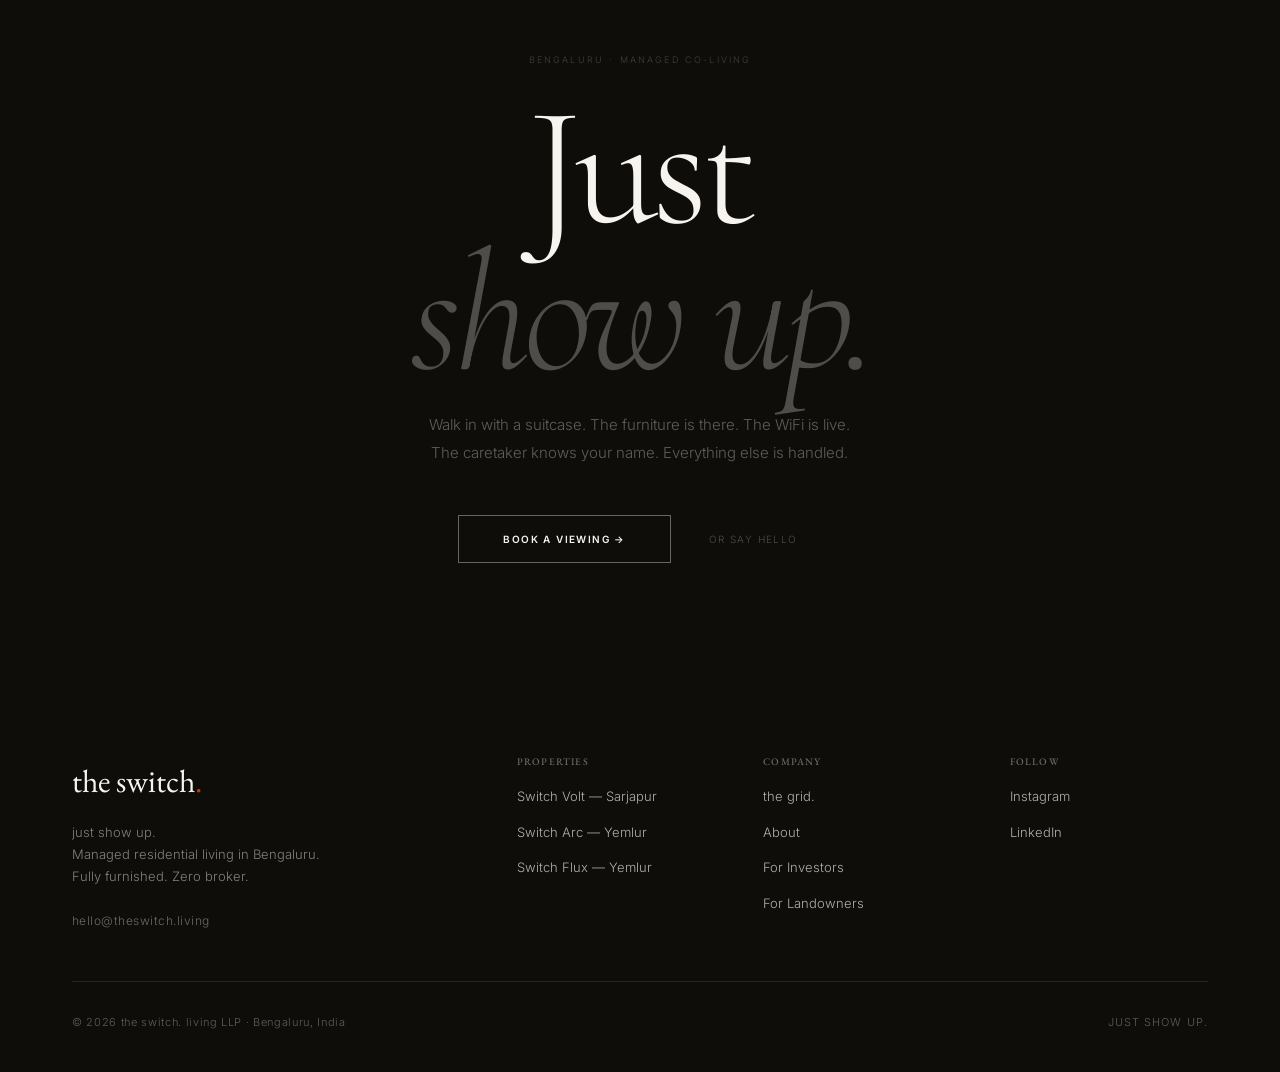
==== commit 0b546d33: "Update index.html" ====
--- a/index.html
+++ b/index.html
@@ -586,7 +586,7 @@
     <span class="m-item">No Middleman<span class="m-dot"></span></span>
     <span class="m-item">Walk In<span class="m-dot"></span></span>
     <span class="m-item">Managed Living<span class="m-dot"></span></span>
-    <span class="m-item">1 Month Deposit<span class="m-dot"></span></span>
+    <span class="m-item">2 Month Deposit<span class="m-dot"></span></span>
     <span class="m-item">Day One Ready<span class="m-dot"></span></span>
     <span class="m-item">₹0 Broker<span class="m-dot"></span></span>
     <span class="m-item">Just show up<span class="m-dot"></span></span>
@@ -595,7 +595,7 @@
     <span class="m-item">No Middleman<span class="m-dot"></span></span>
     <span class="m-item">Walk In<span class="m-dot"></span></span>
     <span class="m-item">Managed Living<span class="m-dot"></span></span>
-    <span class="m-item">1 Month Deposit<span class="m-dot"></span></span>
+    <span class="m-item">2 Month Deposit<span class="m-dot"></span></span>
     <span class="m-item">Day One Ready<span class="m-dot"></span></span>
   </div>
 </div>
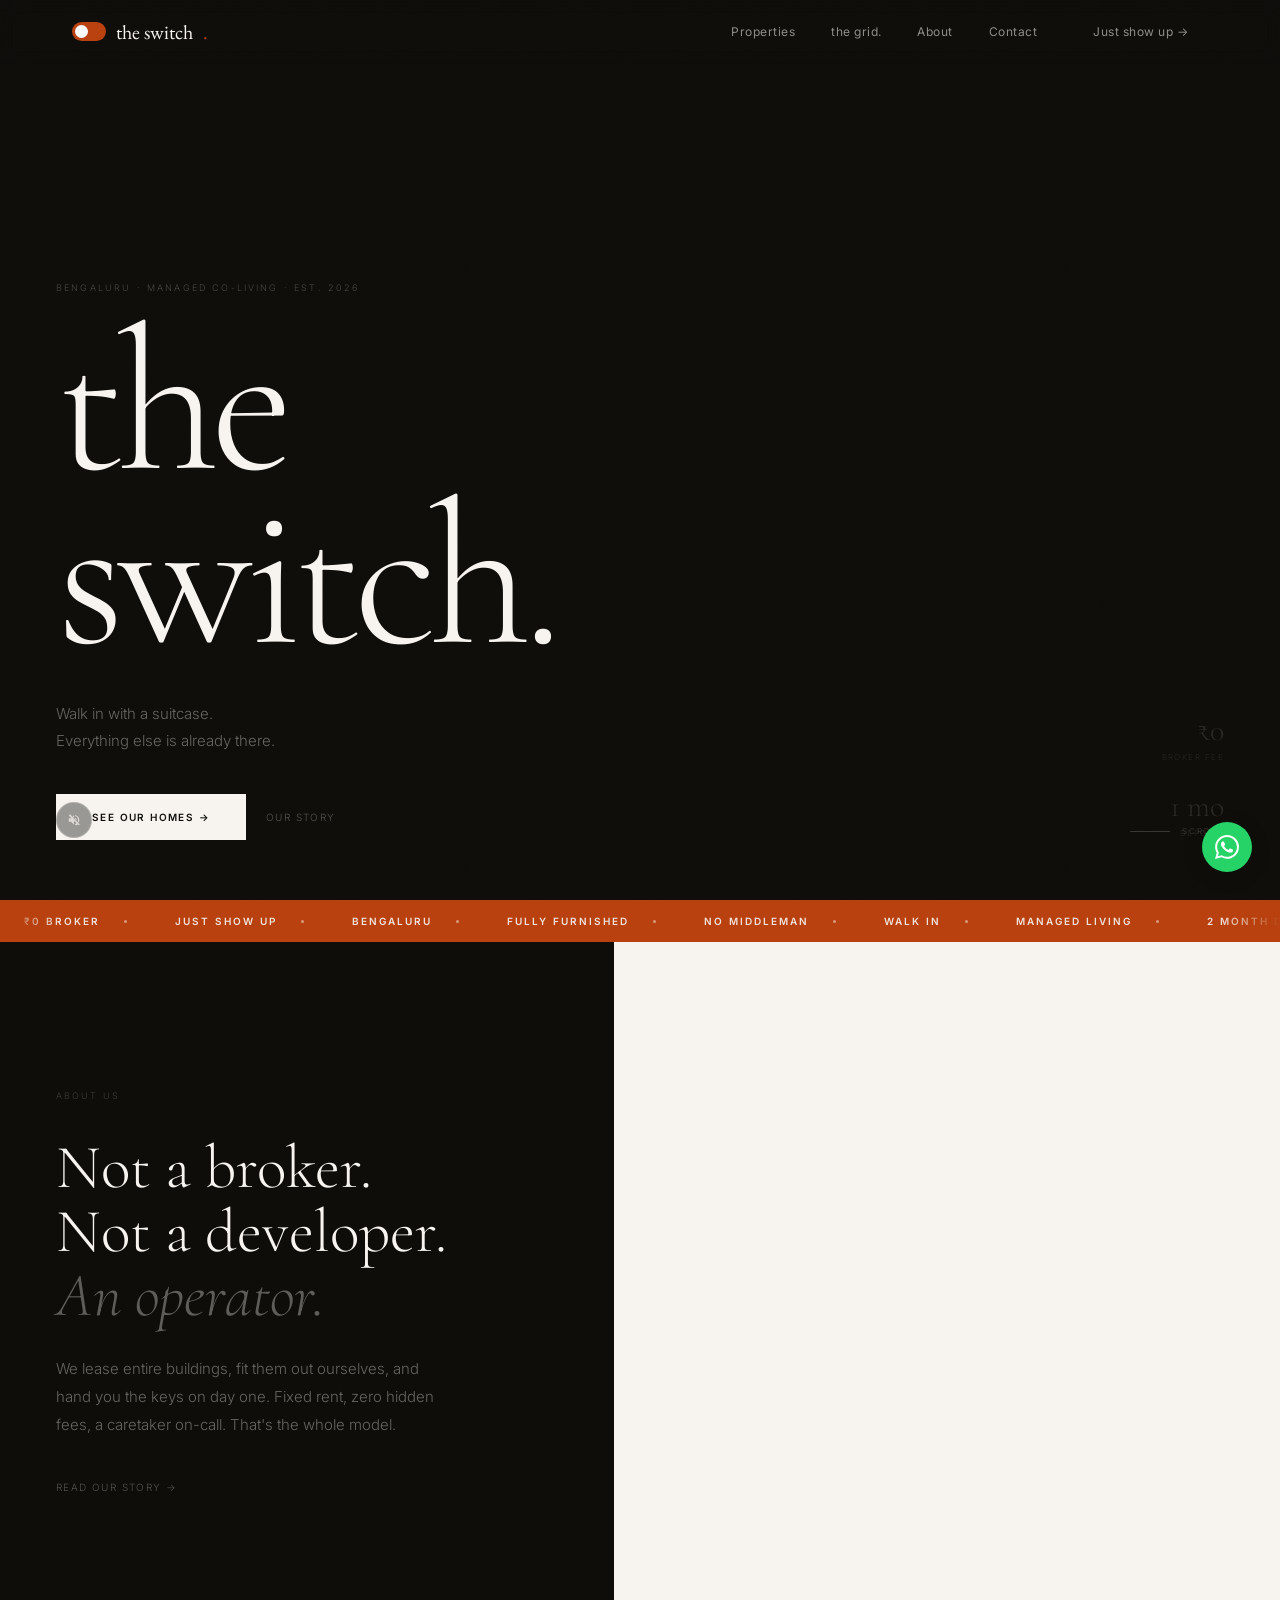
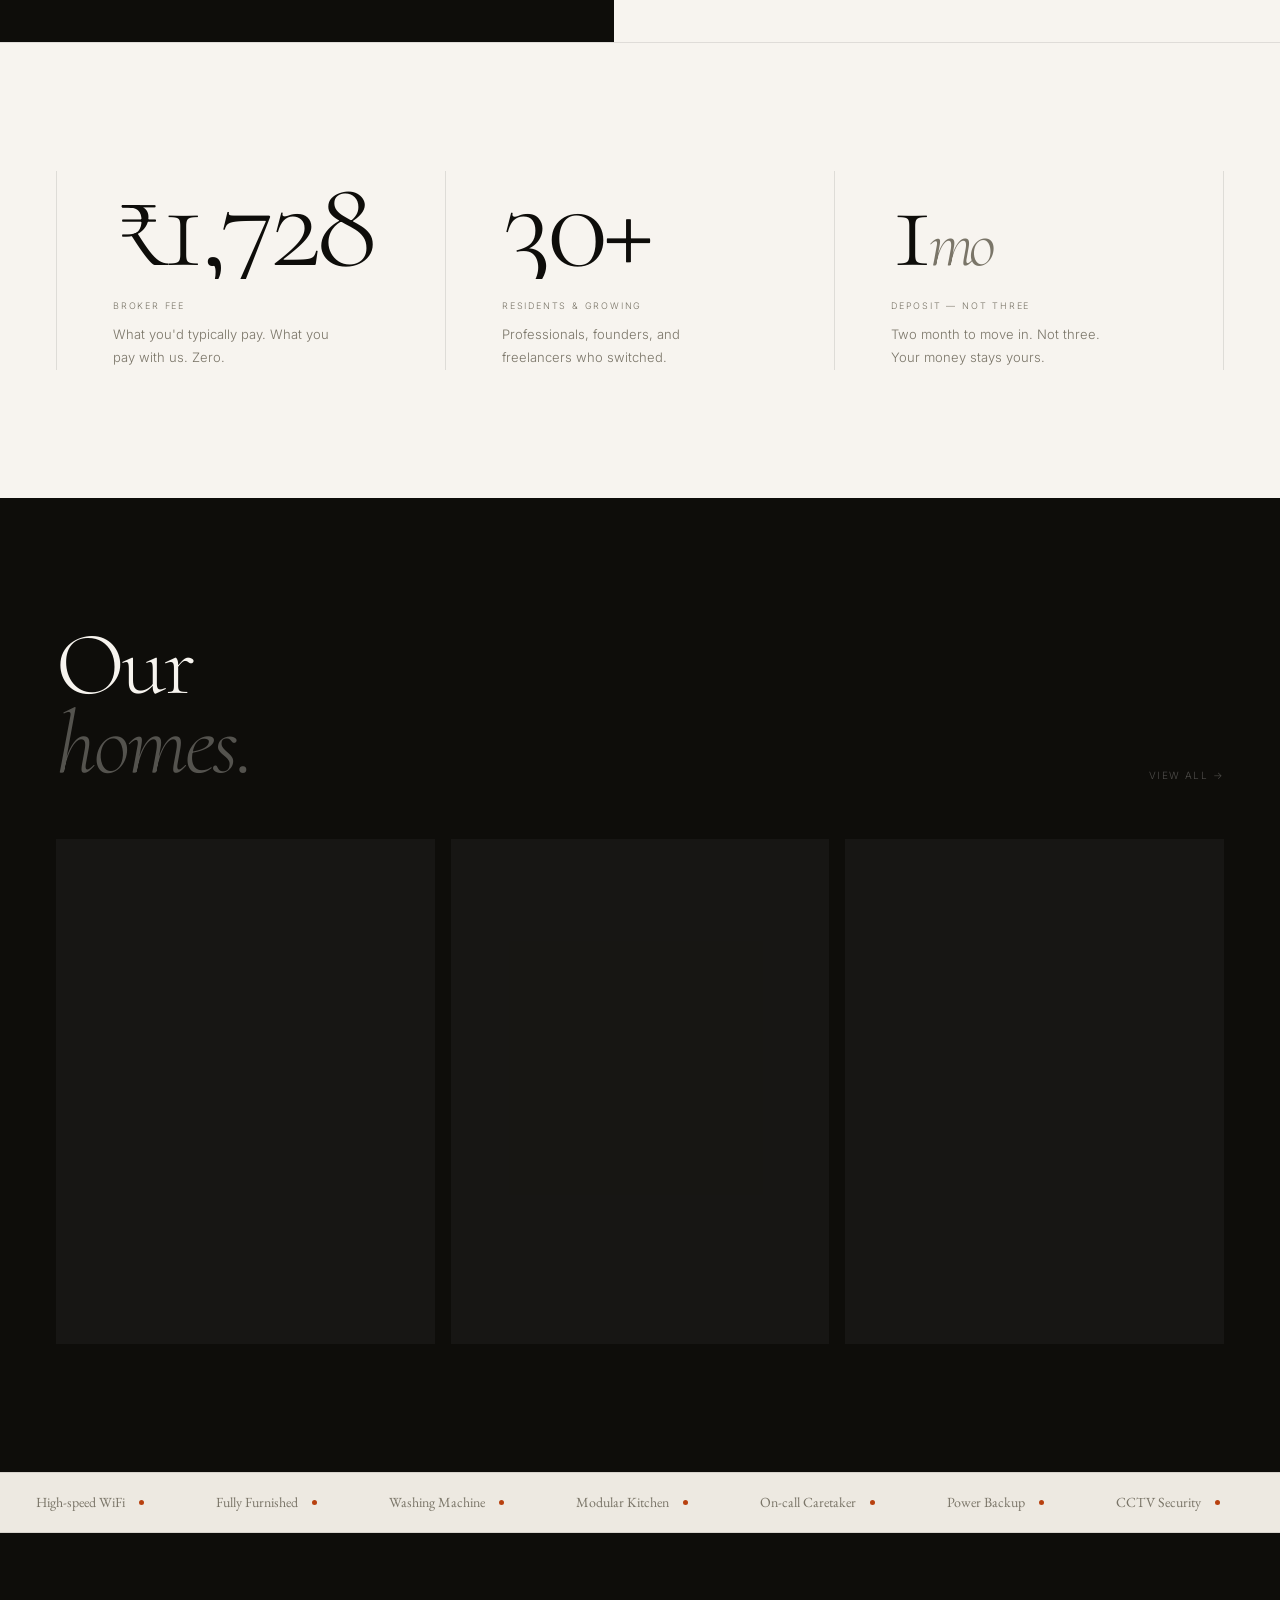
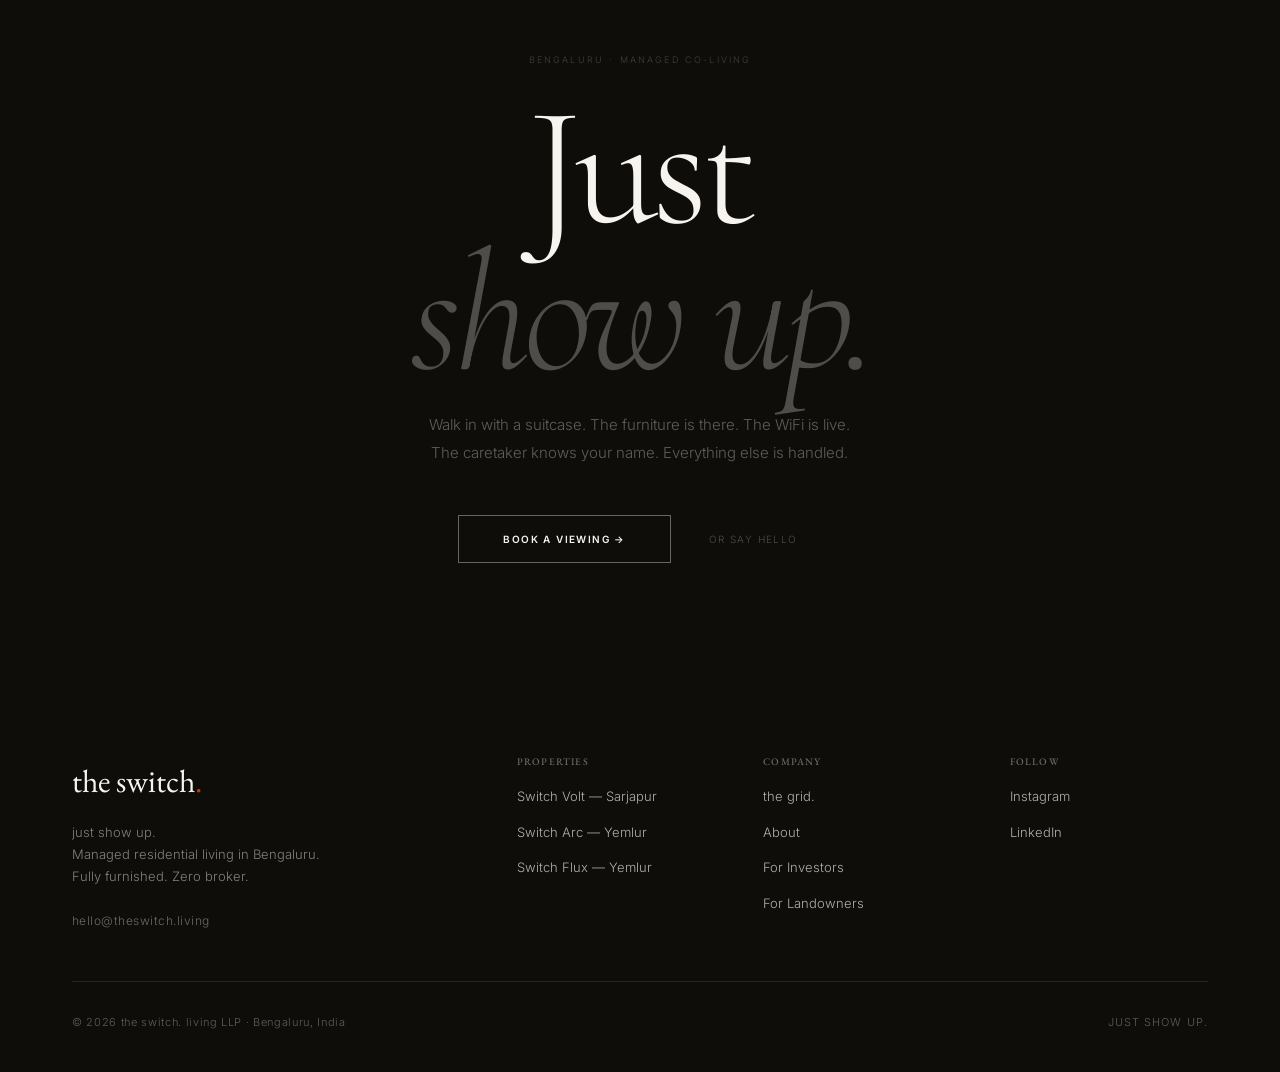
==== commit a50862c5: "Update index.html" ====
--- a/index.html
+++ b/index.html
@@ -638,7 +638,7 @@
     <div class="num-item">
       <div class="num-val"><span class="count-num" data-from="3" data-to="1">1</span><em>mo</em></div>
       <div class="num-label">Deposit — not three</div>
-      <p class="num-desc">One month to move in. Not three. Your money stays yours.</p>
+      <p class="num-desc">Two month to move in. Not three. Your money stays yours.</p>
     </div>
   </div>
 </section>
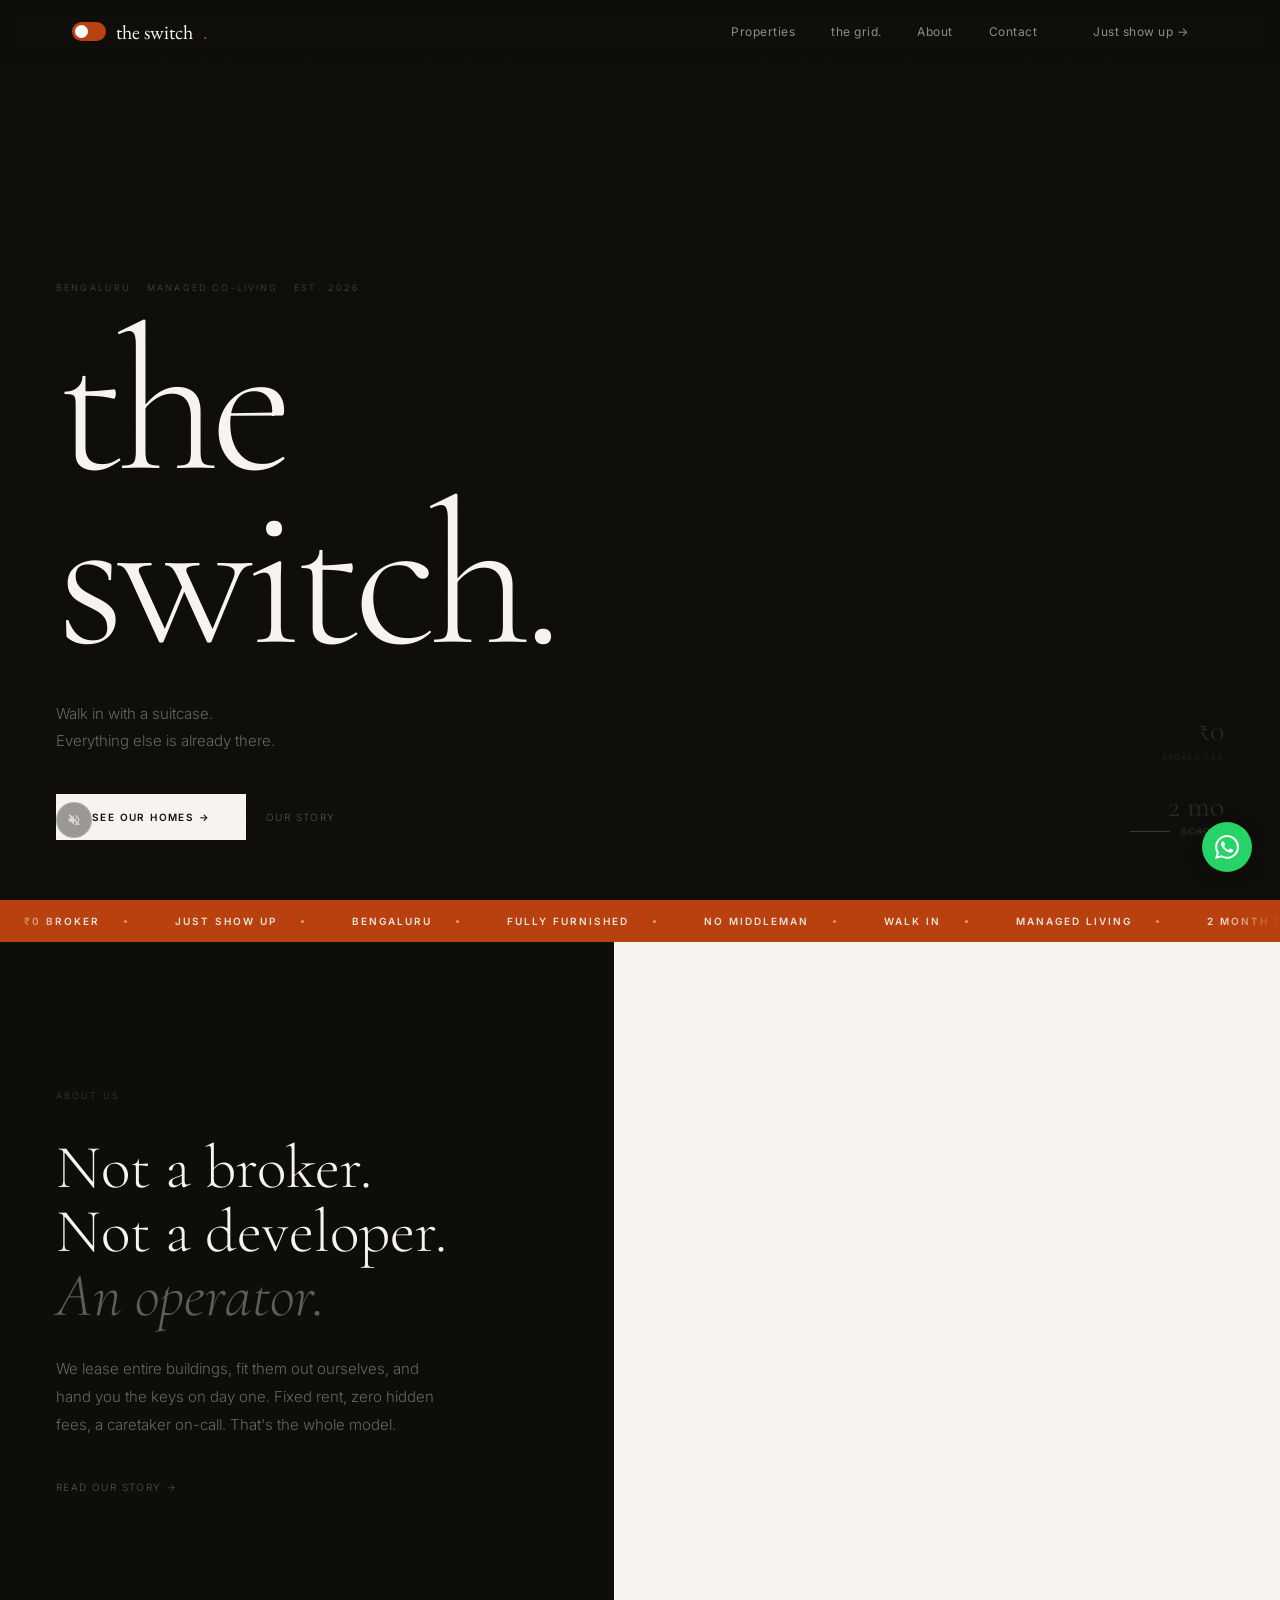
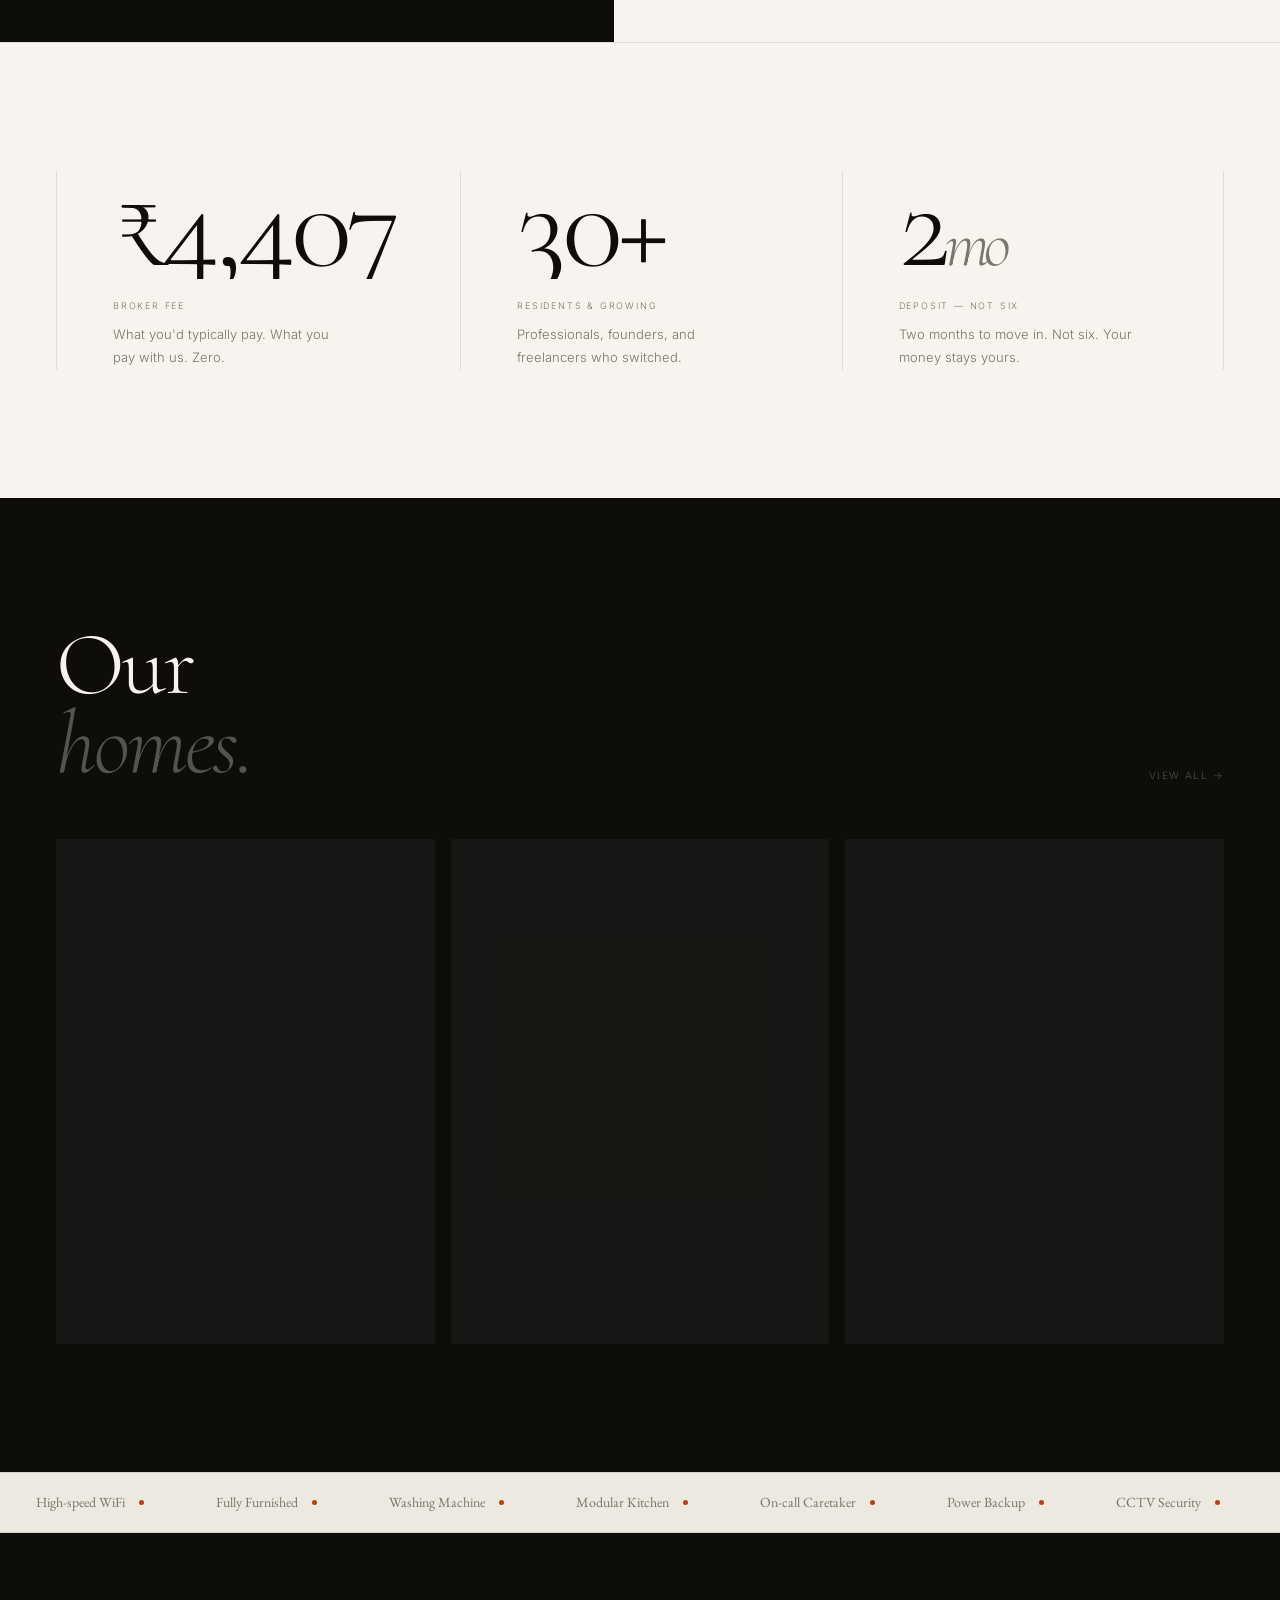
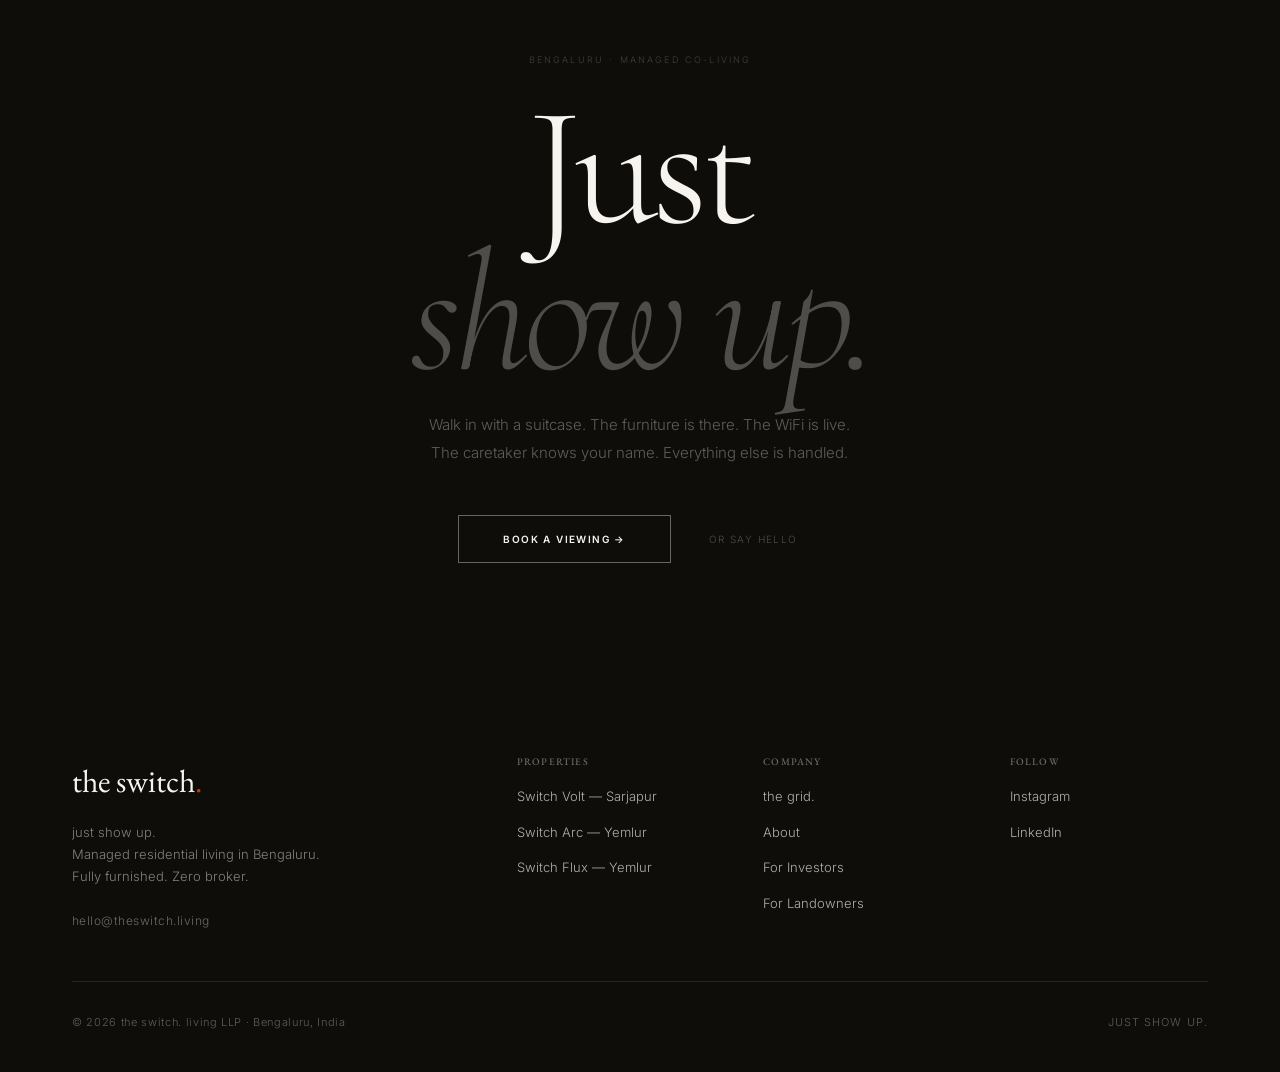
==== commit 0784bb6c: "Change deposit from 1 month to 2 months sitewide - index.html: hero stat, marquee (x2), counter (6→2" ====
--- a/index.html
+++ b/index.html
@@ -553,7 +553,7 @@
         <div class="hero-stat-lbl">Broker fee</div>
       </div>
       <div class="hero-stat">
-        <div class="hero-stat-val">1 mo</div>
+        <div class="hero-stat-val">2 mo</div>
         <div class="hero-stat-lbl">Deposit</div>
       </div>
     </div>
@@ -636,9 +636,9 @@
       <p class="num-desc">Professionals, founders, and freelancers who switched.</p>
     </div>
     <div class="num-item">
-      <div class="num-val"><span class="count-num" data-from="3" data-to="1">1</span><em>mo</em></div>
-      <div class="num-label">Deposit — not three</div>
-      <p class="num-desc">Two month to move in. Not three. Your money stays yours.</p>
+      <div class="num-val"><span class="count-num" data-from="6" data-to="2">2</span><em>mo</em></div>
+      <div class="num-label">Deposit — not six</div>
+      <p class="num-desc">Two months to move in. Not six. Your money stays yours.</p>
     </div>
   </div>
 </section>
